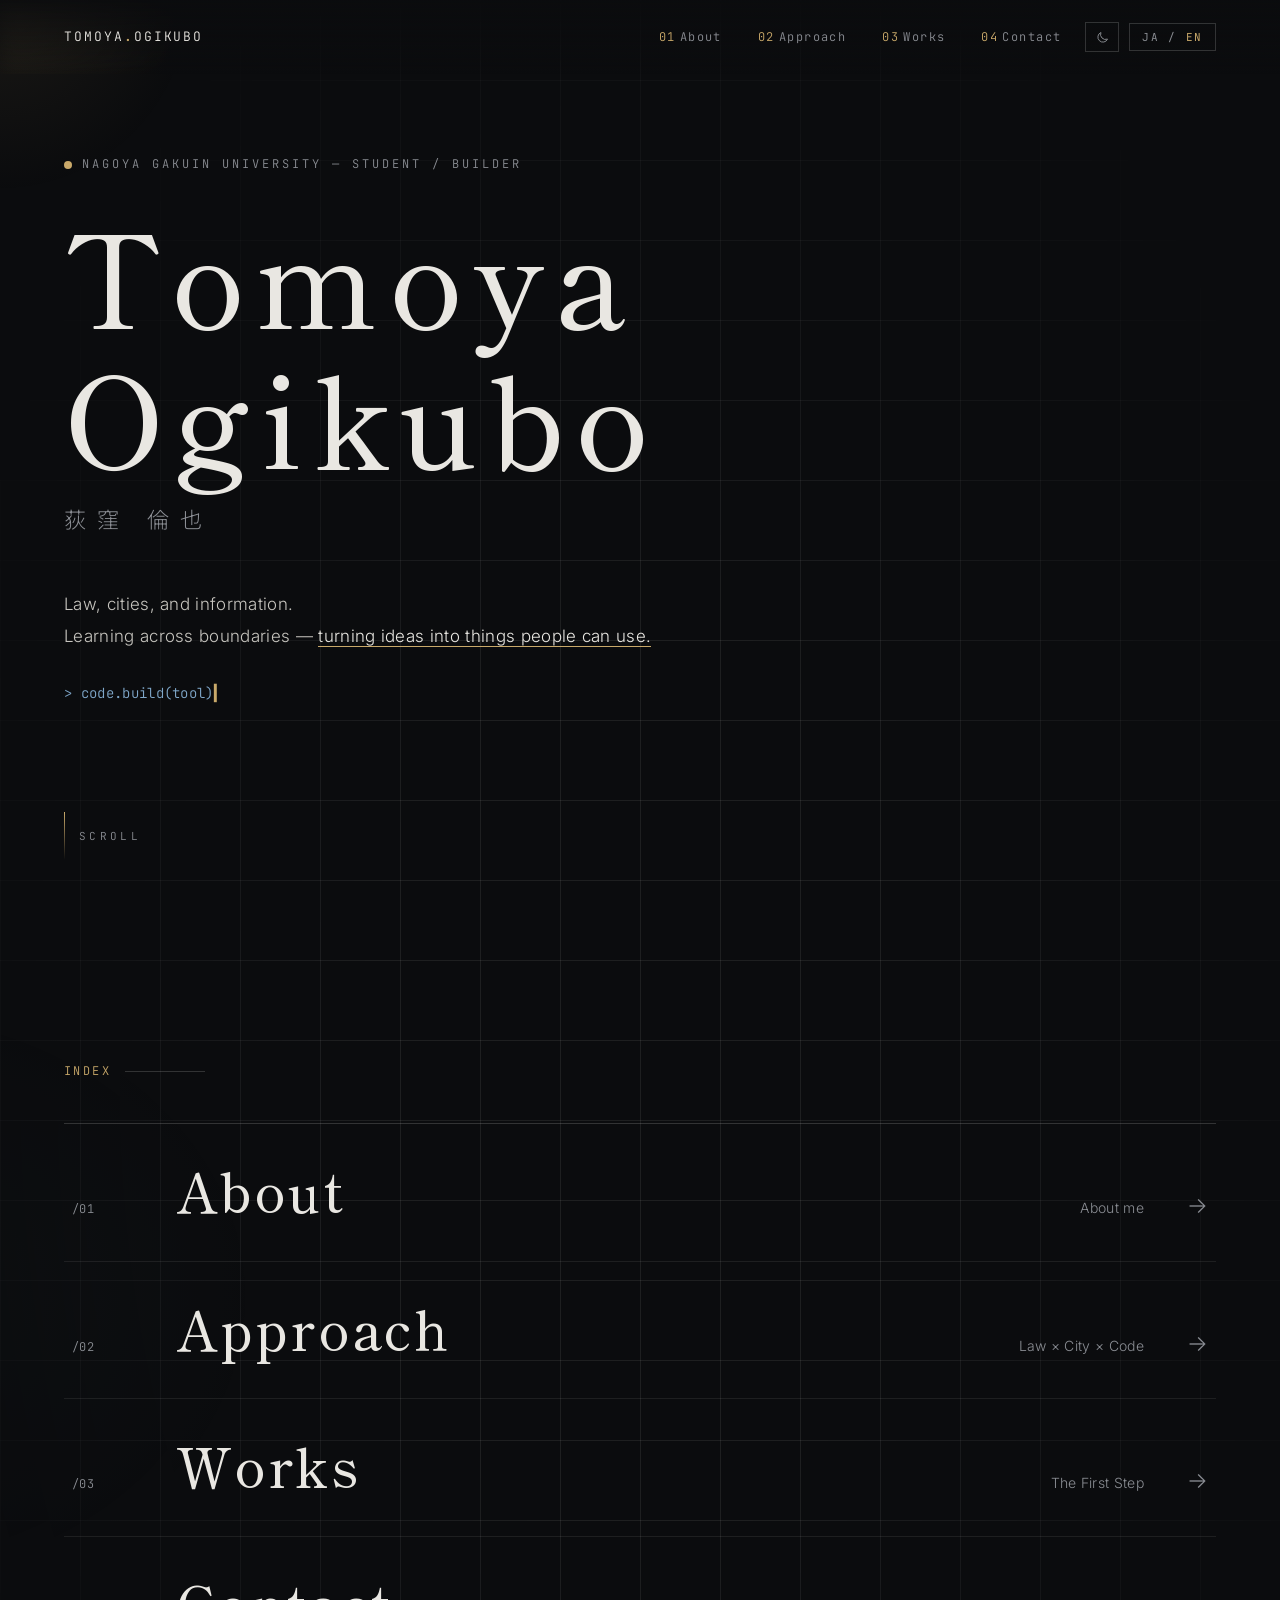
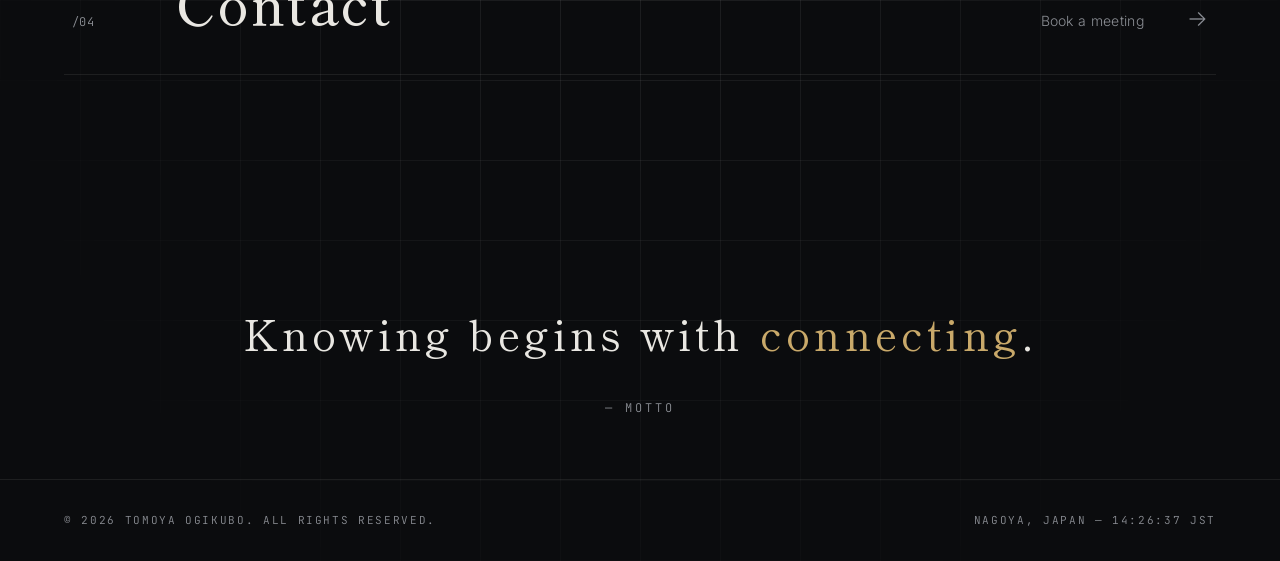
==== index.html @ efe2c5d8 "Copy updates for Google sign-in and contact form; mobile layout fixes Co-Authored-By: Claude Opus 5." ====
<!DOCTYPE html>
<html lang="ja">
<head>
<meta charset="UTF-8">
<meta name="viewport" content="width=device-width, initial-scale=1">
<title>Tomoya Ogikubo — 荻窪倫也</title>
<meta name="description" content="荻窪倫也（Tomoya Ogikubo）の自己紹介サイト。法・都市・情報の視点を行き来しながら、考えたことを使えるかたちにする。">
<meta property="og:title" content="Tomoya Ogikubo — 荻窪倫也">
<meta property="og:description" content="荻窪倫也（Tomoya Ogikubo）の自己紹介サイト。法・都市・情報の視点を行き来しながら、考えたことを使えるかたちにする。">
<meta property="og:type" content="website">
<meta property="og:url" content="https://tomoya-univ.github.io/">
<meta property="og:site_name" content="Tomoya Ogikubo">
<meta property="og:image" content="https://tomoya-univ.github.io/og.png?v=3">
<meta property="og:image:width" content="1200">
<meta property="og:image:height" content="630">
<meta property="og:image:alt" content="考えたことを、使えるかたちにする。— 法 × 都市 × 情報">
<meta name="twitter:card" content="summary_large_image">
<meta name="theme-color" content="#0b0c0e">
<link rel="icon" type="image/svg+xml" href="favicon.svg">
<link rel="icon" href="data:image/svg+xml,%3Csvg xmlns='http://www.w3.org/2000/svg' viewBox='0 0 64 64'%3E%3Crect width='64' height='64' rx='14' fill='%230b0c0e'/%3E%3Crect x='3' y='3' width='58' height='58' rx='11' fill='none' stroke='%23c9a96a' stroke-opacity='.35' stroke-width='1.5'/%3E%3Ctext x='32' y='43' text-anchor='middle' font-family='Georgia,serif' font-size='28' fill='%23e9e7e2' letter-spacing='1'%3ET%3Ctspan fill='%23c9a96a'%3E.%3C/tspan%3EO%3C/text%3E%3C/svg%3E">
<link rel="apple-touch-icon" href="apple-touch-icon.png">
<link rel="preconnect" href="https://fonts.googleapis.com">
<link rel="preconnect" href="https://fonts.gstatic.com" crossorigin>
<link href="https://fonts.googleapis.com/css2?family=Shippori+Mincho:wght@500;700&family=Noto+Sans+JP:wght@300;400;500&family=JetBrains+Mono:wght@400;500&family=Inter:wght@300;400;600&display=swap" rel="stylesheet">
<link rel="stylesheet" href="style.css?v=8">
<script>try{document.documentElement.dataset.theme=localStorage.getItem("theme")||"dark"}catch(e){}</script>
</head>
<body data-title-ja="Tomoya Ogikubo — 荻窪倫也" data-title-en="Tomoya Ogikubo — Portfolio">
<div class="bg"></div>
<div id="cursor"></div>

<nav>
  <a href="index.html" class="logo">TOMOYA<b>.</b>OGIKUBO</a>
  <ul>
    <li><a href="about.html"><span>01</span>About</a></li>
    <li><a href="approach.html"><span>02</span>Approach</a></li>
    <li><a href="works.html"><span>03</span>Works</a></li>
    <li><a href="contact.html"><span>04</span>Contact</a></li>
  </ul>
<div class="ctrl">
  <button class="theme" id="theme" aria-label="Toggle theme"><svg class="moon" viewBox="0 0 24 24" fill="none" stroke="currentColor" stroke-width="1.5"><path d="M20 14.5A8 8 0 0 1 9.5 4a8 8 0 1 0 10.5 10.5z"/></svg><svg class="sun" viewBox="0 0 24 24" fill="none" stroke="currentColor" stroke-width="1.5"><circle cx="12" cy="12" r="4"/><path d="M12 2v2M12 20v2M2 12h2M20 12h2M4.9 4.9l1.4 1.4M17.7 17.7l1.4 1.4M4.9 19.1l1.4-1.4M17.7 6.3l1.4-1.4"/></svg></button>
  <button class="lang" id="lang" aria-label="Switch language"><b data-l="ja">JA</b> / <b data-l="en">EN</b></button>
  <button class="menu-btn" id="menu" aria-label="Menu"><i></i><i></i></button>
  </div>
</nav>
<div class="drawer">
  <a href="index.html"><span>00</span>Home</a>
  <a href="about.html"><span>01</span>About</a>
  <a href="approach.html"><span>02</span>Approach</a>
  <a href="works.html"><span>03</span>Works</a>
  <a href="contact.html"><span>04</span>Contact</a>
</div>

<!-- HERO -->
<section class="hero" id="top">
  <div class="kicker rv"><i></i>NAGOYA GAKUIN UNIVERSITY — STUDENT / BUILDER</div>
  <h1 class="rv"><span data-en="Tomoya Ogikubo">荻窪 倫也</span><span class="en" data-en="荻窪 倫也">TOMOYA OGIKUBO</span></h1>
  <p class="lead rv" data-en="Law, cities, and information.<br>Learning across boundaries — <em>turning ideas into things people can use.</em>">法・都市・情報。<br>領域の境界を越えて学び、<em>考えたことを、使えるかたちにする。</em></p>
  <div class="typed rv" id="typed"></div>
  <div class="scroll">SCROLL</div>
</section>

<!-- INDEX -->
<section>
  <div class="label rv">INDEX</div>
  <div class="index">
    <a class="rv" href="about.html">
      <div class="no">/01</div><h3>About</h3><p data-en="About me">私について</p><div class="arr">→</div>
    </a>
    <a class="rv" href="approach.html">
      <div class="no">/02</div><h3>Approach</h3><p data-en="Law × City × Code">法・都市・情報の3つの視点</p><div class="arr">→</div>
    </a>
    <a class="rv" href="works.html">
      <div class="no">/03</div><h3>Works</h3><p data-en="The First Step">はじめのいっぽ</p><div class="arr">→</div>
    </a>
    <a class="rv" href="contact.html">
      <div class="no">/04</div><h3>Contact</h3><p data-en="Book a meeting">面談・打合せの予約</p><div class="arr">→</div>
    </a>
  </div>
</section>

<!-- QUOTE -->
<section class="quote">
  <blockquote class="rv" data-en="Knowing begins with <em>connecting</em>.">知ることは、<em>つなぐ</em>ことから始まる。</blockquote>
  <cite class="rv">— MOTTO</cite>
</section>

<footer>
  <span>© 2026 TOMOYA OGIKUBO. ALL RIGHTS RESERVED.</span>
  <span>NAGOYA, JAPAN — <span id="clock"></span> JST</span>
</footer>
<script src="main.js?v=3"></script>
<!-- Cloudflare Web Analytics --><script defer src='https://static.cloudflareinsights.com/beacon.min.js' data-cf-beacon='{"token": "f81fd8d30ae948d6ae78dea09ddb84f5"}'></script><!-- End Cloudflare Web Analytics -->
</body>
</html>
---- style.css ----
:root{
    --bg:#0b0c0e; --bg2:#111317; --line:rgba(255,255,255,.08); --line2:rgba(255,255,255,.16);
    --tx:#e9e7e2; --tx2:#c7c5bf; --mut:#8b8e94; --nav:11,12,14; --acc:#c9a96a; --acc2:#7fa7c9;
    --serif:"Shippori Mincho",serif; --sans:"Inter","Noto Sans JP",sans-serif; --mono:"JetBrains Mono",monospace;
  }
  *{box-sizing:border-box;margin:0;padding:0}
  html{scroll-behavior:smooth}
  body{background:var(--bg);color:var(--tx);font-family:var(--sans);font-weight:300;line-height:1.9;letter-spacing:.02em;-webkit-font-smoothing:antialiased;overflow-x:hidden}
  a{color:inherit;text-decoration:none}
  ::selection{background:var(--acc);color:#000}

  /* background grid + glow */
  .bg{position:fixed;inset:0;z-index:-1;pointer-events:none;
    background:
      radial-gradient(60vw 40vw at 85% -10%, rgba(201,169,106,.10), transparent 60%),
      radial-gradient(50vw 40vw at -10% 60%, rgba(127,167,201,.07), transparent 60%),
      linear-gradient(var(--line) 1px, transparent 1px) 0 0/80px 80px,
      linear-gradient(90deg, var(--line) 1px, transparent 1px) 0 0/80px 80px;
    mask-image:radial-gradient(ellipse at center, #000 30%, transparent 85%);}
  #cursor{position:fixed;width:420px;height:420px;border-radius:50%;pointer-events:none;z-index:-1;
    background:radial-gradient(circle, rgba(201,169,106,.08), transparent 65%);transform:translate(-50%,-50%);transition:opacity .4s}

  /* nav */
  nav{position:fixed;top:0;left:0;right:0;z-index:50;display:flex;justify-content:space-between;align-items:center;
    padding:22px clamp(20px,5vw,64px);backdrop-filter:blur(10px);background:linear-gradient(rgba(var(--nav),.85),rgba(var(--nav),0));}
  .logo{font-family:var(--mono);font-size:13px;letter-spacing:.15em}
  .logo b{color:var(--acc);font-weight:500}
  nav ul{display:flex;gap:clamp(14px,3vw,36px);list-style:none;font-family:var(--mono);font-size:12px;letter-spacing:.12em;color:var(--mut)}
  nav ul a{transition:color .3s}
  nav ul a:hover{color:var(--tx)}
  nav ul a span{color:var(--acc);margin-right:4px}

  section{padding:clamp(90px,14vw,160px) clamp(20px,5vw,64px);max-width:1280px;margin:0 auto;position:relative}
  .label{font-family:var(--mono);font-size:12px;letter-spacing:.2em;color:var(--acc);display:flex;align-items:center;gap:14px;margin-bottom:40px}
  .label::after{content:"";height:1px;width:80px;background:var(--line2)}
  h2{font-family:var(--serif);font-weight:500;font-size:clamp(28px,4vw,46px);line-height:1.5;letter-spacing:.06em;margin-bottom:28px}

  /* hero */
  .hero{min-height:100vh;display:flex;flex-direction:column;justify-content:center;padding-top:120px}
  .hero .kicker{font-family:var(--mono);font-size:12px;letter-spacing:.25em;color:var(--mut);margin-bottom:28px}
  .hero .kicker i{display:inline-block;width:8px;height:8px;border-radius:50%;background:var(--acc);margin-right:10px;animation:pulse 2.4s infinite;vertical-align:middle}
  @keyframes pulse{0%,100%{opacity:1}50%{opacity:.25}}
  .hero h1{font-family:var(--serif);font-weight:500;font-size:clamp(52px,10vw,132px);line-height:1.1;letter-spacing:.08em}
  .hero h1 .en{display:block;font-family:var(--sans);font-weight:300;font-size:clamp(16px,2vw,22px);letter-spacing:.5em;color:var(--mut);margin-top:22px}
  .hero .lead{margin-top:56px;max-width:640px;font-size:clamp(15px,1.4vw,17px);color:var(--tx2)}
  .hero .lead em{font-style:normal;color:var(--tx);border-bottom:1px solid var(--acc)}
  .typed{font-family:var(--mono);color:var(--acc2);font-size:14px;margin-top:28px;min-height:1.6em}
  .typed::after{content:"▍";animation:pulse 1s infinite;color:var(--acc)}
  .scroll{position:absolute;bottom:40px;left:clamp(20px,5vw,64px);font-family:var(--mono);font-size:11px;letter-spacing:.3em;color:var(--mut);display:flex;align-items:center;gap:14px}
  .scroll::before{content:"";width:1px;height:48px;background:linear-gradient(var(--acc),transparent);animation:drop 2s infinite}
  @keyframes drop{0%{transform:scaleY(0);transform-origin:top}50%{transform:scaleY(1);transform-origin:top}51%{transform-origin:bottom}100%{transform:scaleY(0);transform-origin:bottom}}

  /* about */
  .about{display:grid;grid-template-columns:1.1fr 1fr;gap:clamp(40px,7vw,100px);align-items:start}
  .about p{color:var(--tx2);margin-bottom:1.4em}
  .facts{border-top:1px solid var(--line2)}
  .facts div{display:grid;grid-template-columns:120px 1fr;padding:18px 0;border-bottom:1px solid var(--line);font-size:14px}
  .facts dt{font-family:var(--mono);font-size:11px;letter-spacing:.18em;color:var(--mut);padding-top:3px}

  /* fields */
  .fields{display:grid;grid-template-columns:repeat(3,1fr);border-top:1px solid var(--line2);border-left:1px solid var(--line)}
  .field{padding:36px 28px 40px;border-right:1px solid var(--line);border-bottom:1px solid var(--line);position:relative;overflow:hidden;transition:background .5s}
  .field::before{content:"";position:absolute;left:0;top:0;height:2px;width:0;background:var(--acc);transition:width .6s cubic-bezier(.2,.8,.2,1)}
  .field:hover{background:var(--bg2)}
  .field:hover::before{width:100%}
  .field .no{font-family:var(--mono);font-size:11px;color:var(--mut);letter-spacing:.2em}
  .field h3{font-family:var(--serif);font-weight:500;font-size:26px;letter-spacing:.1em;margin:26px 0 4px}
  .field .en{font-family:var(--mono);font-size:11px;letter-spacing:.2em;color:var(--acc)}
  .field p{font-size:13.5px;color:var(--mut);margin-top:18px;line-height:1.9}
  .field svg{position:absolute;right:20px;top:28px;opacity:.35;transition:opacity .5s,transform .8s}
  .field:hover svg{opacity:.9;transform:rotate(45deg)}

  /* works */
  .works{border-top:1px solid var(--line2)}
  .work{display:grid;grid-template-columns:80px 1.2fr 1.6fr 40px;gap:24px;align-items:center;padding:34px 8px;border-bottom:1px solid var(--line);transition:padding .4s,background .4s;position:relative}
  .work:hover{background:linear-gradient(90deg,rgba(201,169,106,.06),transparent);padding-left:22px}
  .work .no{font-family:var(--mono);font-size:12px;color:var(--mut)}
  .work h3{font-family:var(--serif);font-weight:500;font-size:clamp(20px,2.2vw,26px);letter-spacing:.06em}
  .work h3 small{display:block;font-family:var(--mono);font-size:11px;letter-spacing:.15em;color:var(--acc);margin-top:6px;font-weight:400}
  .work p{font-size:14px;color:var(--mut)}
  .tags{display:flex;flex-wrap:wrap;gap:8px;margin-top:12px}
  .tags span{font-family:var(--mono);font-size:10.5px;letter-spacing:.08em;padding:3px 10px;border:1px solid var(--line2);border-radius:20px;color:var(--tx2)}
  .work .arr{font-size:22px;color:var(--mut);transition:transform .4s,color .4s;text-align:right}
  .work:hover .arr{transform:translateX(6px) rotate(-45deg);color:var(--acc)}
  .work.featured h3{color:var(--tx)}
  .badge{display:inline-block;font-family:var(--mono);font-size:10px;letter-spacing:.15em;background:var(--acc);color:#000;padding:2px 8px;margin-left:10px;vertical-align:middle;font-weight:500}

  /* lang */
  .lang{white-space:nowrap;background:none;border:1px solid var(--line2);color:var(--mut);font-family:var(--mono);font-size:11px;letter-spacing:.15em;padding:6px 12px;cursor:pointer;transition:border-color .3s}
  .lang:hover{border-color:var(--acc)}
  .lang b{font-weight:400;transition:color .3s}
  .lang b.on{color:var(--acc)}
  nav{gap:24px}
  nav ul{margin-left:auto}

  /* cross */
  .cross{display:grid;grid-template-columns:repeat(3,1fr);gap:1px;background:var(--line);border:1px solid var(--line);margin-top:48px}
  .cross div{background:var(--bg);padding:28px 26px}
  .cross .eq{font-family:var(--mono);font-size:11px;letter-spacing:.2em;color:var(--acc2)}
  .cross b{display:block;font-family:var(--serif);font-weight:500;font-size:19px;letter-spacing:.06em;margin:10px 0 8px}
  .cross p{font-size:13.5px;color:var(--mut)}

  /* philosophy */
  .quote{text-align:center;padding-top:60px;padding-bottom:60px}
  .quote blockquote{font-family:var(--serif);font-size:clamp(24px,3.6vw,42px);line-height:1.8;letter-spacing:.1em}
  .quote blockquote em{font-style:normal;color:var(--acc)}
  .quote cite{display:block;margin-top:26px;font-family:var(--mono);font-size:12px;letter-spacing:.25em;color:var(--mut);font-style:normal}

  /* contact */
  .contact h2{font-size:clamp(40px,7vw,96px);letter-spacing:.04em;line-height:1.2}
  .contact h2 span{color:var(--acc)}
  .cgrid{display:grid;grid-template-columns:repeat(2,1fr);gap:1px;background:var(--line);border:1px solid var(--line);margin-top:56px}
  .cbox{background:var(--bg);padding:34px 28px;display:flex;flex-direction:column;gap:12px;transition:background .4s;cursor:pointer;position:relative}
  .cbox:hover{background:var(--bg2)}
  .cbox .k{font-family:var(--mono);font-size:11px;letter-spacing:.2em;color:var(--mut)}
  .cbox .v{font-size:16px;word-break:break-all}
  .cbox .go{font-family:var(--mono);font-size:12px;color:var(--acc);margin-top:auto}

  footer{border-top:1px solid var(--line);padding:30px clamp(20px,5vw,64px);display:flex;justify-content:space-between;font-family:var(--mono);font-size:11px;letter-spacing:.15em;color:var(--mut);max-width:1280px;margin:0 auto;flex-wrap:wrap;gap:12px}

  /* reveal */
  .rv{opacity:0;transform:translateY(30px);transition:opacity 1s cubic-bezier(.2,.8,.2,1),transform 1s cubic-bezier(.2,.8,.2,1)}
  .rv.in{opacity:1;transform:none}

  @media (max-width:900px){
    .about{grid-template-columns:1fr}
    .fields{grid-template-columns:1fr 1fr}
    .work{grid-template-columns:44px 1fr 30px}
    .work p,.work .desc{grid-column:2/3}
    .cgrid,.cross{grid-template-columns:1fr}
    nav ul{display:none} .lang{margin-left:auto}
  }
  @media (max-width:520px){ .fields{grid-template-columns:1fr} }
  @media (prefers-reduced-motion:reduce){ *{animation:none!important;transition:none!important} .rv{opacity:1;transform:none} }

  /* ===== multi-page additions ===== */
  nav ul a.active{color:var(--tx)}
  nav ul a.active span{color:var(--acc)}
  .menu-btn{display:none;background:none;border:1px solid var(--line2);width:38px;height:32px;cursor:pointer;position:relative}
  .menu-btn i{position:absolute;left:10px;right:10px;height:1px;background:var(--tx);transition:.3s}
  .menu-btn i:nth-child(1){top:11px}.menu-btn i:nth-child(2){top:19px}
  body.open .menu-btn i:nth-child(1){top:15px;transform:rotate(45deg)}
  body.open .menu-btn i:nth-child(2){top:15px;transform:rotate(-45deg)}
  .drawer{position:fixed;inset:0;z-index:40;background:var(--bg);display:flex;flex-direction:column;justify-content:center;padding:0 32px;gap:8px;opacity:0;pointer-events:none;transition:opacity .4s}
  body.open .drawer{opacity:1;pointer-events:auto}
  .drawer a{font-family:var(--serif);font-size:34px;letter-spacing:.06em;padding:10px 0;border-bottom:1px solid var(--line)}
  .drawer a span{font-family:var(--mono);font-size:12px;color:var(--acc);margin-right:14px;vertical-align:middle}

  .phead{padding-top:clamp(150px,20vw,220px);padding-bottom:0}
  .crumb{font-family:var(--mono);font-size:11px;letter-spacing:.25em;color:var(--mut);margin-bottom:24px}
  .crumb a:hover{color:var(--tx)}
  .crumb b{color:var(--acc);font-weight:400}
  .phead h1{font-family:var(--serif);font-weight:500;font-size:clamp(56px,10vw,120px);line-height:1.05;letter-spacing:.04em}
  .phead h1 small{display:block;font-family:var(--sans);font-weight:300;font-size:clamp(14px,1.6vw,18px);letter-spacing:.4em;color:var(--mut);margin-top:18px}
  .phead + section{padding-top:clamp(60px,8vw,100px)}

  .index{border-top:1px solid var(--line2)}
  .index a{display:grid;grid-template-columns:80px 1fr auto 40px;gap:24px;align-items:baseline;padding:34px 8px;border-bottom:1px solid var(--line);transition:padding .4s,background .4s}
  .index a:hover{background:linear-gradient(90deg,rgba(201,169,106,.06),transparent);padding-left:22px}
  .index .no{font-family:var(--mono);font-size:12px;color:var(--mut)}
  .index h3{font-family:var(--serif);font-weight:500;font-size:clamp(30px,4.4vw,54px);letter-spacing:.04em;line-height:1.2}
  .index p{font-size:14px;color:var(--mut);text-align:right}
  .index .arr{font-size:22px;color:var(--mut);transition:transform .4s,color .4s;text-align:right}
  .index a:hover .arr{transform:translateX(6px) rotate(-45deg);color:var(--acc)}

  .next{display:flex;justify-content:space-between;align-items:center;border-top:1px solid var(--line2);padding:48px 8px;margin-top:20px;transition:padding .4s}
  .next:hover{padding-left:22px}
  .next .k{font-family:var(--mono);font-size:11px;letter-spacing:.25em;color:var(--mut)}
  .next b{display:block;font-family:var(--serif);font-weight:500;font-size:clamp(32px,5vw,60px);letter-spacing:.04em;margin-top:6px}
  .next .arr{font-size:36px;color:var(--acc);transition:transform .4s}
  .next:hover .arr{transform:translateX(10px)}
  .next-wrap{padding-top:0}

  @media (max-width:900px){
    .menu-btn{display:block}
    .index a{grid-template-columns:44px 1fr 30px}
    .index p{display:none}
  }

  /* ===== light theme ===== */
  html[data-theme="light"]{
    --bg:#f5f3ee; --bg2:#ece9e2; --line:rgba(0,0,0,.07); --line2:rgba(0,0,0,.16);
    --tx:#17181b; --tx2:#3a3c41; --mut:#6d7076; --acc:#9a7536; --acc2:#3e6990; --nav:245,243,238;
  }
  html[data-theme="light"] .badge{color:#fff}
  html[data-theme="light"] #cursor{background:radial-gradient(circle, rgba(154,117,54,.10), transparent 65%)}
  html[data-theme="light"] .field svg, html[data-theme="light"] .field svg *{stroke:var(--acc)}
  body,nav,.drawer,.field,.stat,.cbox,.cross div{transition:background-color .5s,color .5s,opacity .4s}

  /* ===== controls ===== */
  .ctrl{display:flex;gap:10px;align-items:center}
  .theme{background:none;border:1px solid var(--line2);color:var(--mut);width:34px;height:30px;cursor:pointer;display:grid;place-items:center;transition:border-color .3s,color .3s}
  .theme:hover{border-color:var(--acc);color:var(--acc)}
  .theme svg{width:15px;height:15px}
  .theme .sun{display:none}
  html[data-theme="light"] .theme .sun{display:block}
  html[data-theme="light"] .theme .moon{display:none}

  /* ===== page transitions ===== */
  body{animation:pagein .7s cubic-bezier(.2,.8,.2,1) both}
  @keyframes pagein{from{opacity:0;transform:translateY(8px)}to{opacity:1;transform:none}}
  body.leaving{opacity:0;transform:translateY(-6px);transition:opacity .35s,transform .35s}
  .progress{position:fixed;top:0;left:0;height:2px;background:var(--acc);z-index:60;width:0;transition:width .1s linear}

  /* ===== polish ===== */
  :focus-visible{outline:1px solid var(--acc);outline-offset:4px}
  @media (max-width:900px){ .ctrl{margin-left:auto} .lang{margin-left:0} }
  @media (max-width:520px){ .hero h1{font-size:clamp(46px,14vw,64px)} .phead h1{font-size:clamp(48px,15vw,72px)} .scroll{display:none} }

  /* ===== booking v2 ===== */
  .steps{list-style:none;display:flex;gap:0;margin-bottom:28px;border-top:1px solid var(--line2)}
  .steps li{flex:1;padding:14px 0 0;font-family:var(--mono);font-size:11px;letter-spacing:.18em;color:var(--mut);position:relative;transition:color .4s}
  .steps li::before{content:"";position:absolute;top:-1px;left:0;height:1px;width:0;background:var(--acc);transition:width .6s cubic-bezier(.2,.8,.2,1)}
  .steps li.on{color:var(--tx)} .steps li.on::before{width:100%}
  .steps li span{color:var(--acc);margin-right:8px}
  .steps li b{font-weight:400;font-family:var(--sans);letter-spacing:.1em}
  .bk{margin-top:24px;border:1px solid var(--line2);background:var(--bg);padding:clamp(20px,3vw,36px)}
  .bk.off{opacity:.35;pointer-events:none}
  .bk-head{display:flex;justify-content:space-between;align-items:flex-end;margin-bottom:18px}
  .bk-head.sub{margin-top:36px;padding-top:28px;border-top:1px solid var(--line)}
  .bk-head .k{display:block;font-family:var(--mono);font-size:10.5px;letter-spacing:.22em;color:var(--mut)}
  .bk-head b{font-family:var(--serif);font-weight:500;font-size:22px;letter-spacing:.06em}
  .bk-head .tz{font-family:var(--mono);font-size:10.5px;letter-spacing:.15em;color:var(--mut)}
  .nav2{display:flex;gap:8px}
  .arrow{width:40px;height:36px;background:none;border:1px solid var(--line2);color:var(--tx);cursor:pointer;font-size:15px;transition:border-color .3s,color .3s}
  .arrow:hover:not(:disabled){border-color:var(--acc);color:var(--acc)}
  .arrow:disabled{opacity:.3;cursor:default}
  .days{display:grid;grid-template-columns:repeat(7,1fr);gap:8px}
  .day{background:none;border:1px solid var(--line);color:var(--tx);padding:14px 4px 12px;cursor:pointer;display:flex;flex-direction:column;align-items:center;gap:2px;transition:border-color .3s,background .3s}
  .day small{font-family:var(--mono);font-size:10.5px;letter-spacing:.12em;color:var(--mut)}
  .day b{font-family:var(--serif);font-weight:500;font-size:26px;line-height:1.2}
  .day i{font-style:normal;font-family:var(--mono);font-size:10px;color:var(--acc);letter-spacing:.08em}
  .day:hover:not(:disabled){border-color:var(--acc)}
  .day.on{background:var(--acc);border-color:var(--acc);color:var(--bg)}
  .day.on small,.day.on i{color:var(--bg)}
  .day:disabled{opacity:.28;cursor:default}
  .skel{height:92px;border:1px solid var(--line);background:linear-gradient(90deg,transparent,var(--line),transparent);background-size:200% 100%;animation:sk 1.2s infinite}
  @keyframes sk{from{background-position:200% 0}to{background-position:-200% 0}}
  .slots{display:grid;grid-template-columns:repeat(auto-fill,minmax(150px,1fr));gap:10px}
  .slot{background:none;border:1px solid var(--line2);color:var(--tx);padding:14px 10px;font-family:var(--mono);font-size:15px;letter-spacing:.06em;cursor:pointer;transition:all .3s}
  .slot span{color:var(--mut);font-size:12px}
  .slot:hover{border-color:var(--acc);color:var(--acc)}
  .slot.on{background:var(--acc);color:var(--bg);border-color:var(--acc)}
  .empty{color:var(--mut);font-size:14px}
  .form{display:grid;gap:18px;max-width:720px}
  .form .sel{border-bottom:1px solid var(--line);padding-bottom:18px;margin-bottom:6px}
  .form .sel .k{display:block;font-family:var(--mono);font-size:10.5px;letter-spacing:.22em;color:var(--mut)}
  .form .sel b{display:block;font-family:var(--serif);font-weight:500;font-size:clamp(17px,2vw,21px);letter-spacing:.04em;margin:6px 0}
  .form label{display:grid;gap:8px;font-size:13px;color:var(--tx2)}
  .form label em{color:var(--acc);font-style:normal;margin-left:4px}
  .form label > span{display:inline}
  .form input,.form textarea{background:transparent;border:0;border-bottom:1px solid var(--line2);color:var(--tx);font:inherit;font-size:16px;padding:10px 2px;outline:none;transition:border-color .3s;resize:vertical}
  .form input:focus,.form textarea:focus{border-color:var(--acc)}
  .form .hp{position:absolute;left:-9999px;width:1px;height:1px;overflow:hidden}
  .gid{display:grid;gap:10px;font-size:13px;color:var(--tx2);padding:4px 0 6px}
  .gid em{color:var(--acc);font-style:normal;margin-left:4px}
  .gid small{font-size:11.5px;color:var(--mut)}
  .gbtn{min-height:44px}
  .gwho{display:flex;align-items:center;gap:12px;flex-wrap:wrap;border:1px solid var(--line2);padding:12px 14px}
  .gwho .gok{color:var(--acc);font-family:var(--mono)}
  .gwho b{font-weight:400;color:var(--tx);font-size:15px;word-break:break-all}
  .gwho button{margin-left:auto;background:none;border:0;color:var(--acc);font:inherit;font-size:12px;cursor:pointer;border-bottom:1px solid currentColor;padding:0}
  .terms{list-style:none;font-size:12px;color:var(--mut);display:grid;gap:4px;padding-top:6px}
  .terms li::before{content:"— ";color:var(--acc)}
  .err{color:#e07a6a;font-size:13px}
  .submit{justify-self:start;background:var(--acc);color:var(--bg);border:0;padding:16px 30px;font-family:var(--sans);font-size:14px;letter-spacing:.12em;cursor:pointer;transition:opacity .3s,transform .3s}
  .submit:hover{transform:translateX(4px)}
  .submit.busy{opacity:.5;pointer-events:none}
  .link{background:none;border:0;color:var(--acc);font:inherit;font-size:13px;cursor:pointer;border-bottom:1px solid currentColor;padding:0}
  .done{text-align:center;padding:clamp(40px,6vw,72px) 24px}
  .done .check{width:64px;height:64px;margin:0 auto 22px;border:1px solid var(--acc);border-radius:50%;display:grid;place-items:center;color:var(--acc);font-size:26px}
  .done h3{font-family:var(--serif);font-weight:500;font-size:clamp(24px,3vw,32px);letter-spacing:.06em;margin-bottom:10px}
  .done p{color:var(--tx2);margin-bottom:6px}
  .done .mut{color:var(--mut);font-size:13px;margin-bottom:24px}
  @media (max-width:700px){
    .days{grid-template-columns:repeat(7,1fr);gap:4px}
    .day{padding:10px 0}
    .day b{font-size:19px}
    .day i{font-size:8.5px}
    .slots{grid-template-columns:1fr 1fr}
    .steps li b{display:none}
  }
  [hidden]{display:none!important}
  .rtabs{display:grid;grid-template-columns:repeat(3,1fr);gap:1px;background:var(--line);border:1px solid var(--line)}
  .rtab{background:var(--bg);border:0;color:var(--mut);text-align:left;padding:22px 26px;cursor:pointer;font-family:var(--sans);position:relative;transition:background .3s,color .3s}
  .rtab::after{content:"";position:absolute;left:0;bottom:0;height:2px;width:0;background:var(--acc);transition:width .5s cubic-bezier(.2,.8,.2,1)}
  .rtab:hover{background:var(--bg2);color:var(--tx)}
  .rtab.on{color:var(--tx);background:var(--bg2)}
  .rtab.on::after{width:100%}
  .rtab .no{font-family:var(--mono);font-size:11px;letter-spacing:.2em;color:var(--acc)}
  .rtab b{display:block;font-family:var(--serif);font-weight:500;font-size:20px;letter-spacing:.06em;margin:8px 0 4px}
  .rtab small{font-family:var(--mono);font-size:10px;letter-spacing:.18em;color:var(--mut)}
  .rnote{margin-top:16px;font-size:13px;color:var(--mut)}
  .rnote a{color:var(--acc);border-bottom:1px solid currentColor}
  .form label{grid-template-columns:auto 1fr;column-gap:0;row-gap:8px;align-items:baseline}
  .form label input,.form label textarea{grid-column:1/-1}
  .form label em{justify-self:start}
  @media (max-width:700px){ .rtabs{grid-template-columns:1fr} .rtab{padding:16px 20px} .rtab b{font-size:18px;margin:4px 0 2px} }
  .form .mode{border:0;display:grid;grid-template-columns:auto 1fr 1fr;gap:10px;align-items:stretch}
  .form .mode legend{font-size:13px;color:var(--tx2);float:left;grid-column:1/-1;margin-bottom:-2px}
  .form .mode > em{display:none}
  .form .mode .opt{display:block;grid-column:auto;cursor:pointer}
  .form .mode .opt:first-of-type{grid-column:1/2}
  .form .mode{grid-template-columns:1fr 1fr}
  .form .mode .opt input{position:absolute;opacity:0;pointer-events:none}
  .form .mode .box{display:flex;flex-direction:column;gap:4px;border:1px solid var(--line2);padding:16px 18px;transition:border-color .3s,background .3s}
  .form .mode .box b{font-family:var(--serif);font-weight:500;font-size:18px;color:var(--tx);letter-spacing:.06em}
  .form .mode .box small{font-family:var(--mono);font-size:10px;letter-spacing:.18em;color:var(--mut)}
  .form .mode .opt:hover .box{border-color:var(--acc)}
  .form .mode .opt input:checked + .box{border-color:var(--acc);background:color-mix(in srgb,var(--acc) 12%,transparent)}
  .form .mode .opt input:checked + .box small{color:var(--acc)}
  .form .mode .opt input:focus-visible + .box{outline:1px solid var(--acc);outline-offset:3px}
  .durs{display:grid;grid-template-columns:repeat(6,1fr);gap:8px;margin-bottom:8px}
  .dur{background:none;border:1px solid var(--line2);color:var(--tx);padding:12px 4px;font-family:var(--serif);font-size:22px;cursor:pointer;transition:all .3s}
  .dur small{font-family:var(--sans);font-size:11px;color:var(--mut);margin-left:2px}
  .dur:hover{border-color:var(--acc)}
  .dur.on{background:var(--acc);border-color:var(--acc);color:var(--bg)}
  .dur.on small{color:var(--bg)}
  .dur-head{margin-bottom:12px}
  .slots{grid-template-columns:repeat(auto-fill,minmax(84px,1fr));gap:8px}
  .slot{padding:11px 4px;font-size:14px}
  .cf{min-height:65px}
  @media (max-width:700px){ .durs{grid-template-columns:repeat(3,1fr)} .slots{grid-template-columns:repeat(4,1fr)} }

/* privacy */
.policy{max-width:860px;margin:0 auto;padding:clamp(20px,4vw,48px) clamp(20px,5vw,64px) clamp(60px,8vw,100px);display:grid;gap:clamp(22px,3vw,34px)}
.pol{display:grid;grid-template-columns:56px 1fr;gap:18px;border-top:1px solid var(--line);padding-top:clamp(18px,2.5vw,26px)}
.pol .k{font-family:var(--mono);font-size:12px;letter-spacing:.2em;color:var(--acc);padding-top:6px}
.pol h2{font-family:var(--serif);font-weight:500;font-size:clamp(18px,2.2vw,22px);letter-spacing:.04em;margin-bottom:10px}
.pol p{color:var(--tx2);font-size:14.5px;line-height:1.95}
.pol-date{font-family:var(--mono);font-size:12px;color:var(--mut);letter-spacing:.08em;text-align:right}
.bk-privacy{font-size:12px;color:var(--mut)} .bk-privacy a{color:var(--acc)}

/* contact form */
.inq{margin-top:clamp(56px,7vw,88px);max-width:820px}
.inq-head .k{display:block;font-family:var(--mono);font-size:11px;letter-spacing:.25em;color:var(--acc)}
.inq-head h3{font-family:var(--serif);font-weight:500;font-size:clamp(24px,3vw,32px);letter-spacing:.06em;margin:10px 0 6px}
.inq-head p{color:var(--mut);font-size:14px}
.inq .form{max-width:none}
.form .mode.topics{grid-template-columns:repeat(4,1fr)}
@media(max-width:700px){.form .mode.topics{grid-template-columns:1fr 1fr}}

/* mobile tweaks */
@media(max-width:520px){.form .mode .box b{font-size:16px;white-space:nowrap;letter-spacing:.02em}}
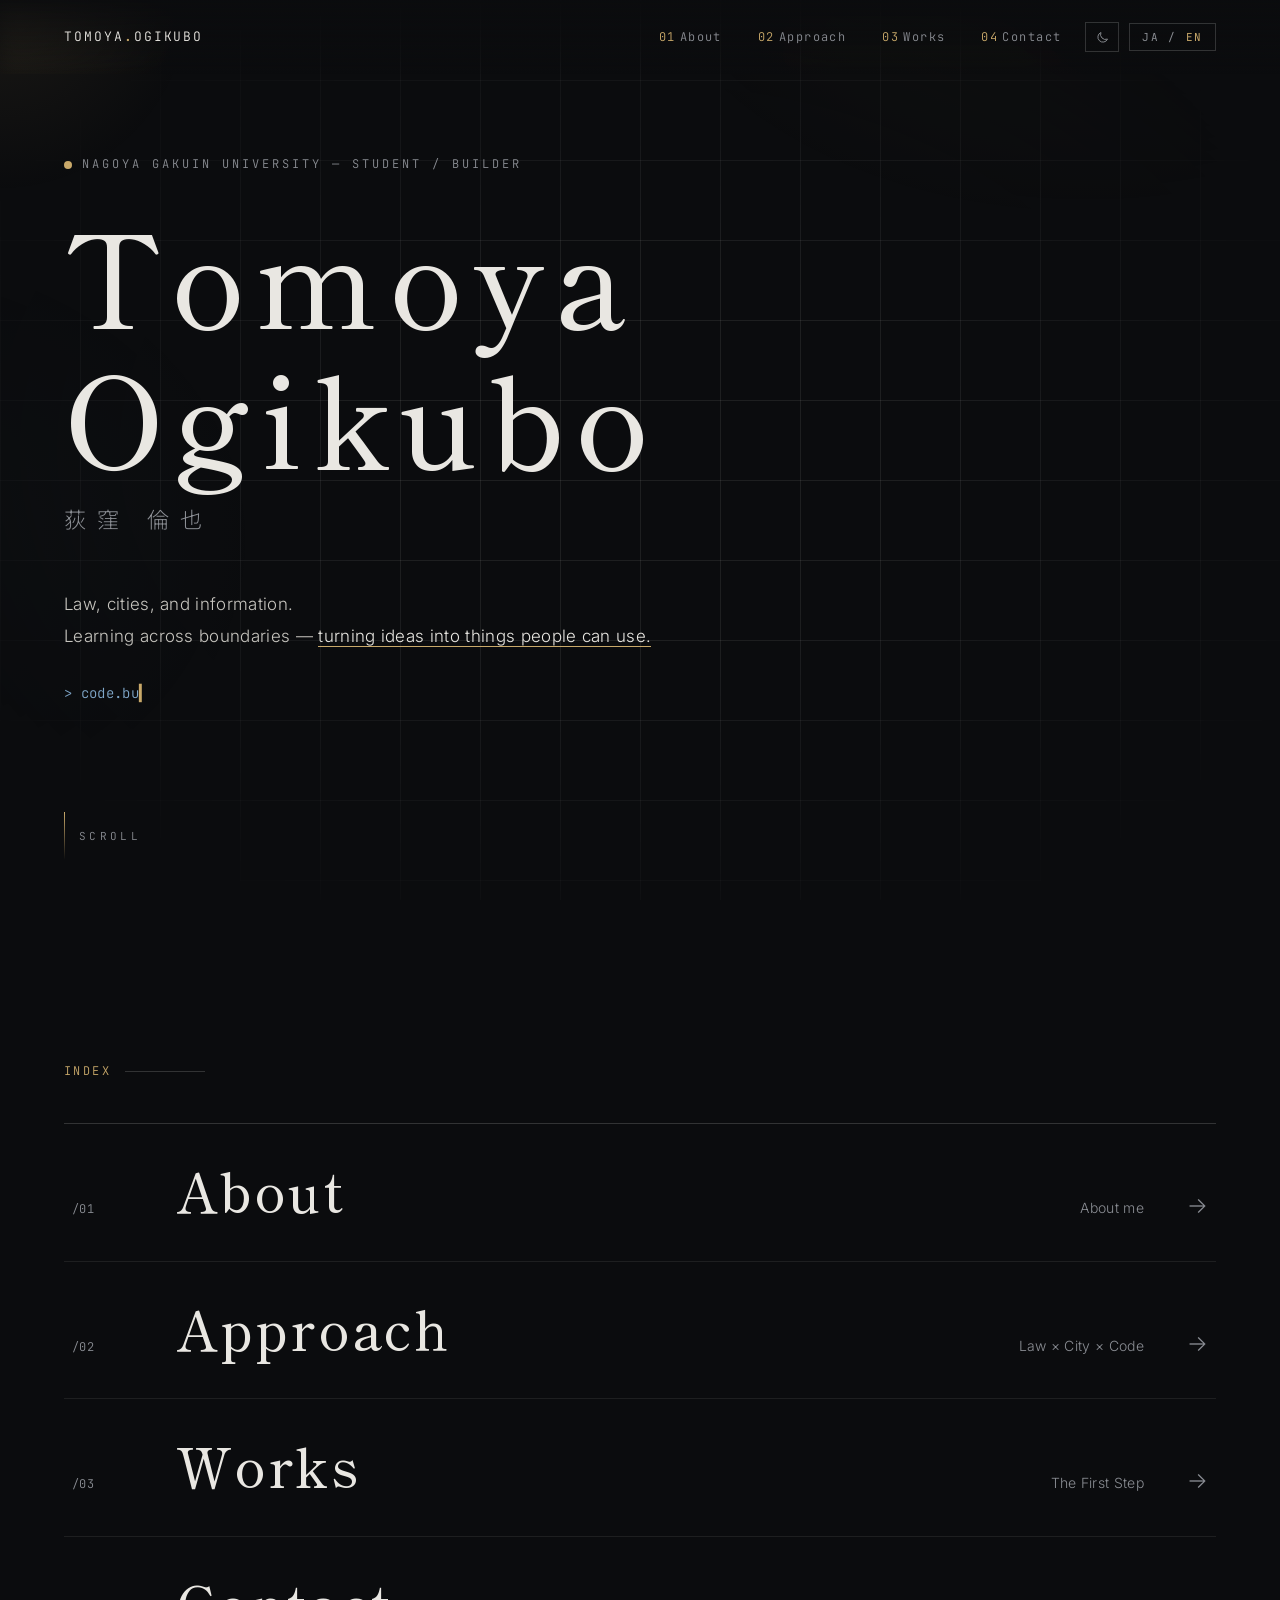
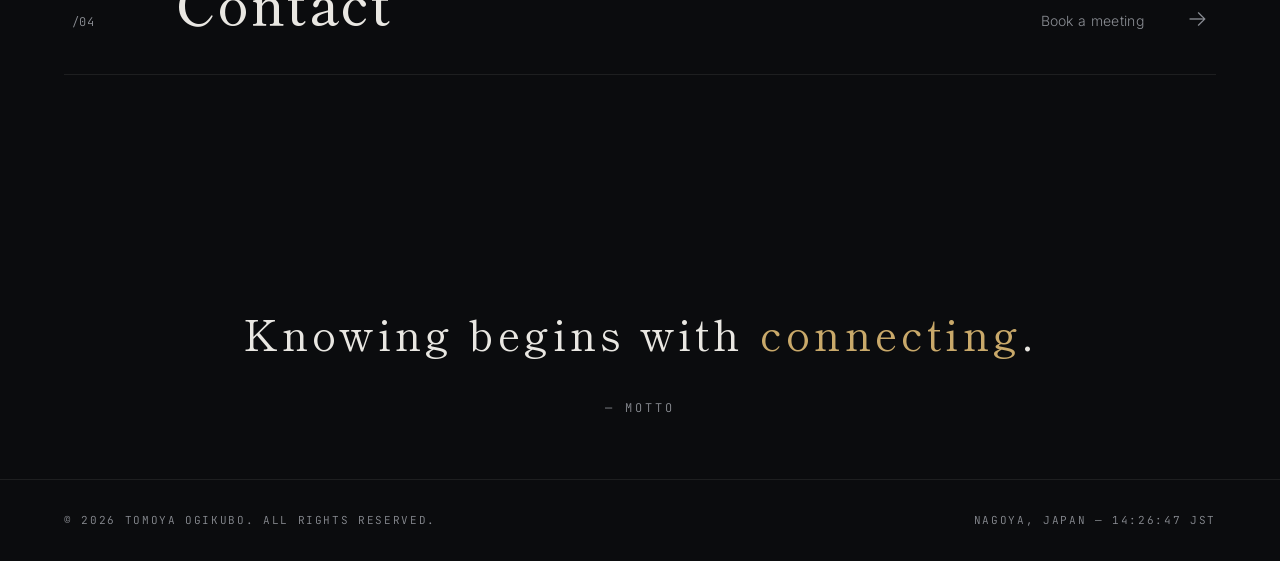
==== commit cd6d338b: "Fix mobile menu position: no transform on body during page transitions Co-Authored-By: Claude Opus 5" ====
--- a/index.html
+++ b/index.html
@@ -22,7 +22,7 @@
 <link rel="preconnect" href="https://fonts.googleapis.com">
 <link rel="preconnect" href="https://fonts.gstatic.com" crossorigin>
 <link href="https://fonts.googleapis.com/css2?family=Shippori+Mincho:wght@500;700&family=Noto+Sans+JP:wght@300;400;500&family=JetBrains+Mono:wght@400;500&family=Inter:wght@300;400;600&display=swap" rel="stylesheet">
-<link rel="stylesheet" href="style.css?v=8">
+<link rel="stylesheet" href="style.css?v=9">
 <script>try{document.documentElement.dataset.theme=localStorage.getItem("theme")||"dark"}catch(e){}</script>
 </head>
 <body data-title-ja="Tomoya Ogikubo — 荻窪倫也" data-title-en="Tomoya Ogikubo — Portfolio">
--- a/style.css
+++ b/style.css
@@ -198,8 +198,9 @@
 
   /* ===== page transitions ===== */
   body{animation:pagein .7s cubic-bezier(.2,.8,.2,1) both}
-  @keyframes pagein{from{opacity:0;transform:translateY(8px)}to{opacity:1;transform:none}}
-  body.leaving{opacity:0;transform:translateY(-6px);transition:opacity .35s,transform .35s}
+  /* body に transform を付けると position:fixed の基準がページ全体になり、スマホのメニューがずれるため、フェードのみ */
+  @keyframes pagein{from{opacity:0}to{opacity:1}}
+  body.leaving{opacity:0;transition:opacity .35s}
   .progress{position:fixed;top:0;left:0;height:2px;background:var(--acc);z-index:60;width:0;transition:width .1s linear}
 
   /* ===== polish ===== */
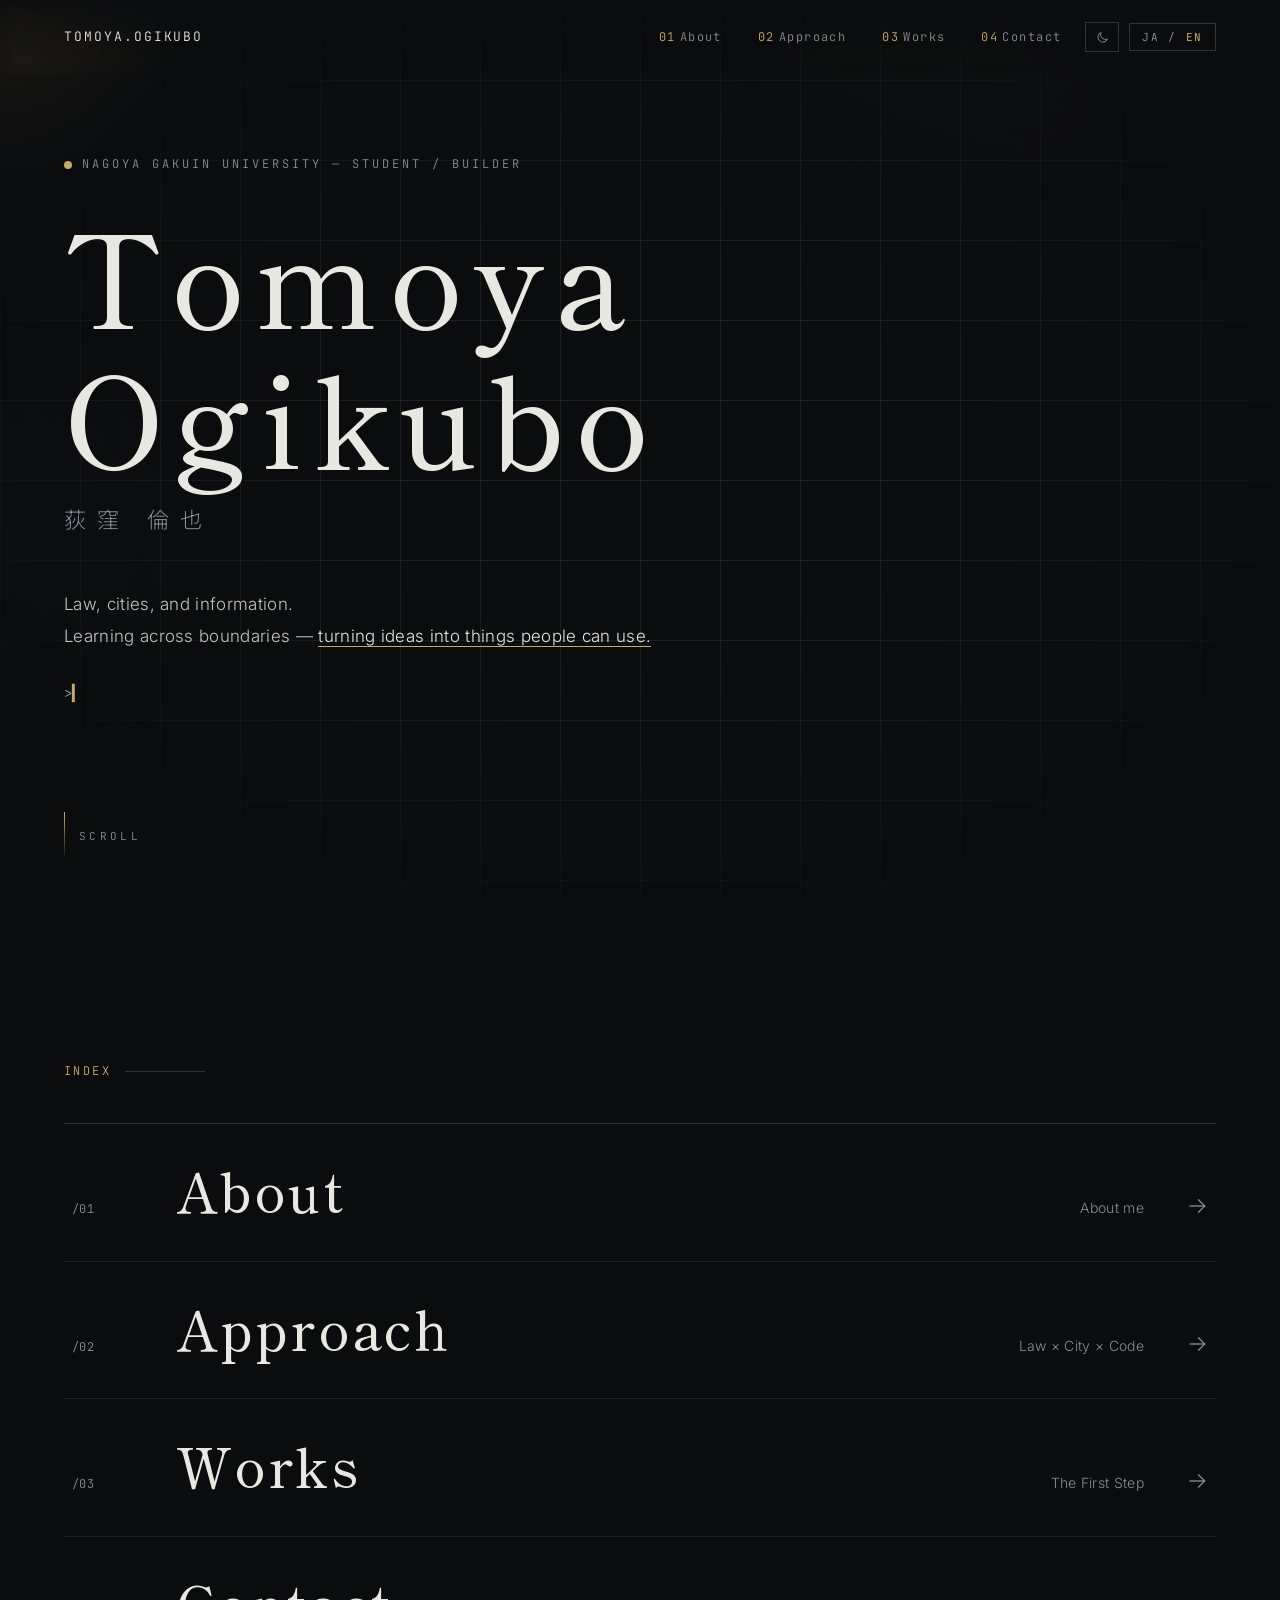
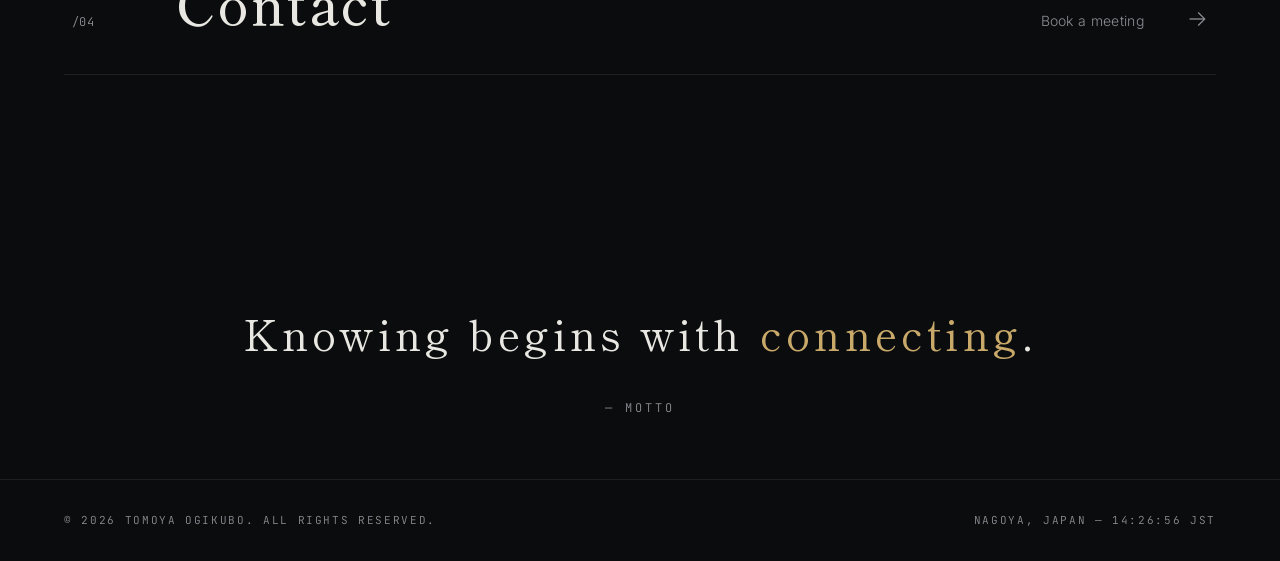
==== commit 6260d7dd: "SEO: canonical URLs, per-page descriptions, sitemap, robots.txt, noindex 404 Co-Authored-By: Claude " ====
--- a/index.html
+++ b/index.html
@@ -16,6 +16,7 @@
 <meta property="og:image:alt" content="考えたことを、使えるかたちにする。— 法 × 都市 × 情報">
 <meta name="twitter:card" content="summary_large_image">
 <meta name="theme-color" content="#0b0c0e">
+<link rel="canonical" href="https://tomoya-univ.github.io/">
 <link rel="icon" type="image/svg+xml" href="favicon.svg">
 <link rel="icon" href="data:image/svg+xml,%3Csvg xmlns='http://www.w3.org/2000/svg' viewBox='0 0 64 64'%3E%3Crect width='64' height='64' rx='14' fill='%230b0c0e'/%3E%3Crect x='3' y='3' width='58' height='58' rx='11' fill='none' stroke='%23c9a96a' stroke-opacity='.35' stroke-width='1.5'/%3E%3Ctext x='32' y='43' text-anchor='middle' font-family='Georgia,serif' font-size='28' fill='%23e9e7e2' letter-spacing='1'%3ET%3Ctspan fill='%23c9a96a'%3E.%3C/tspan%3EO%3C/text%3E%3C/svg%3E">
 <link rel="apple-touch-icon" href="apple-touch-icon.png">
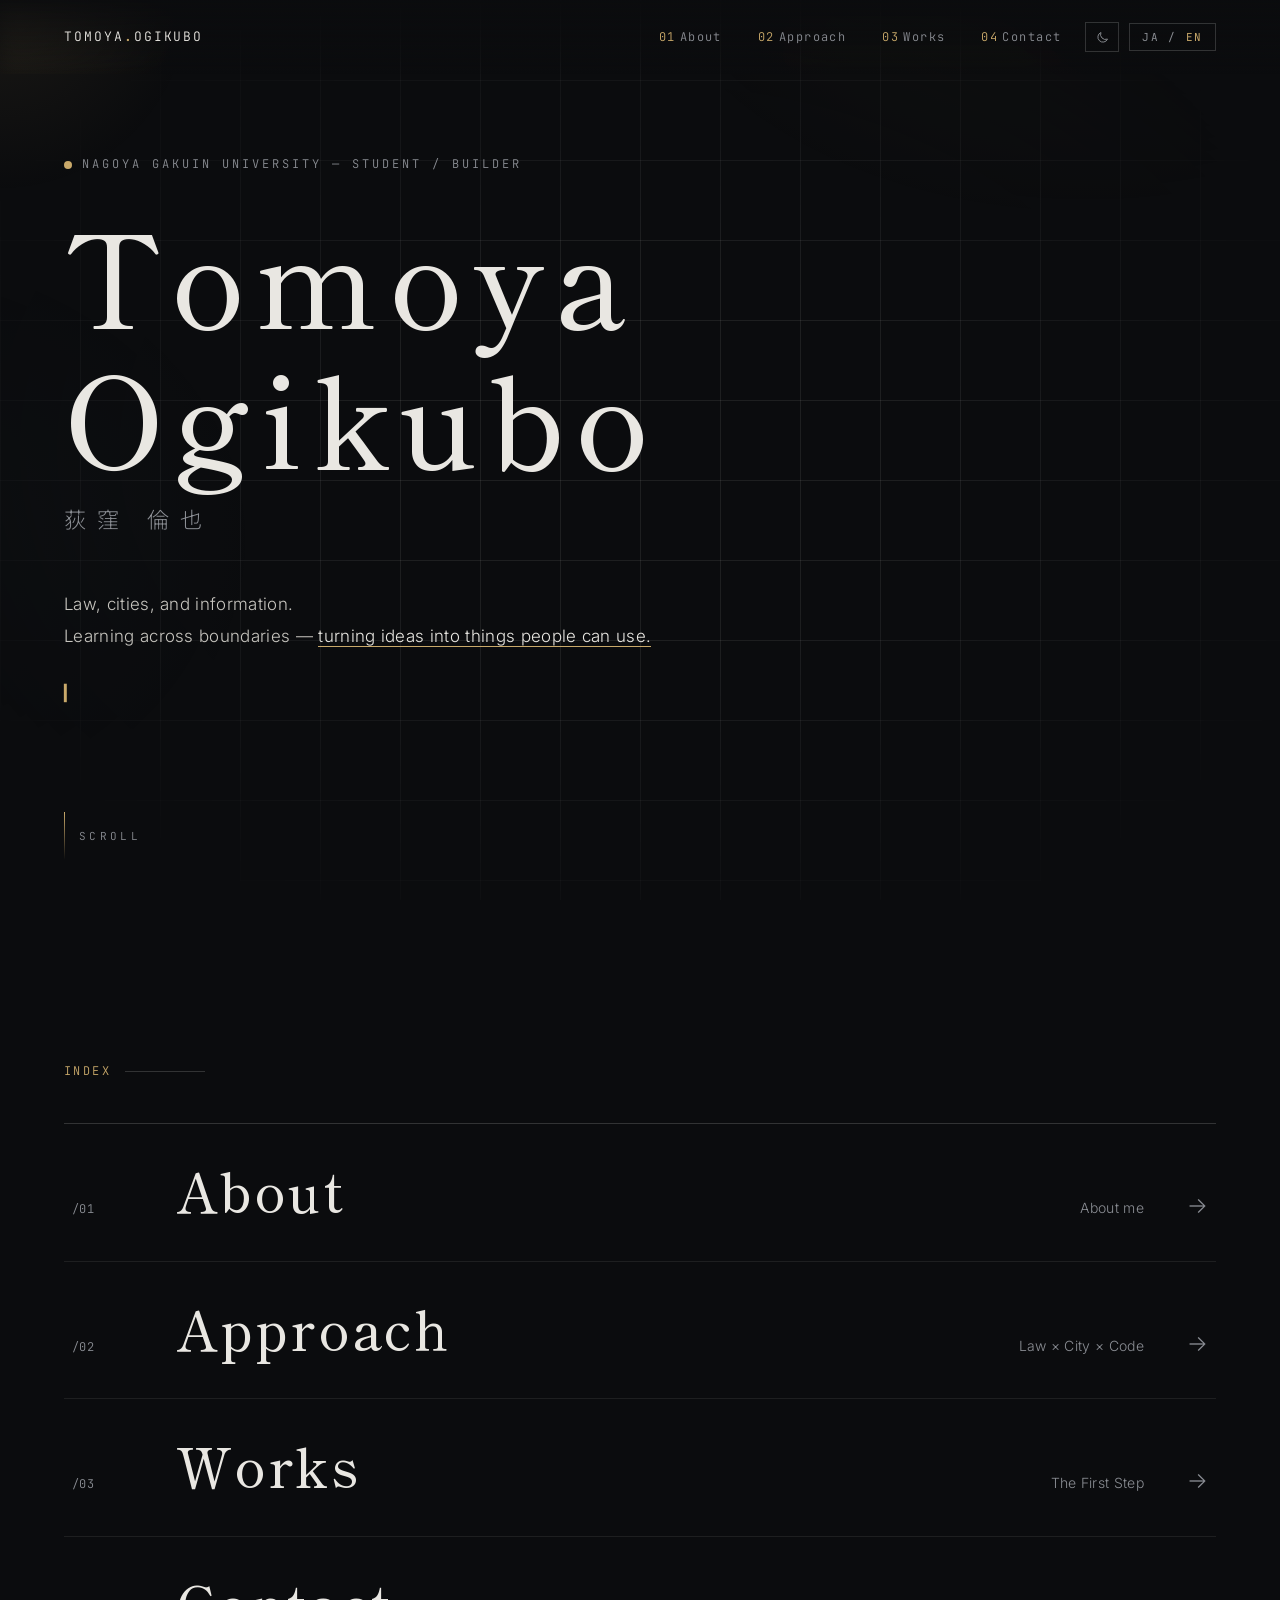
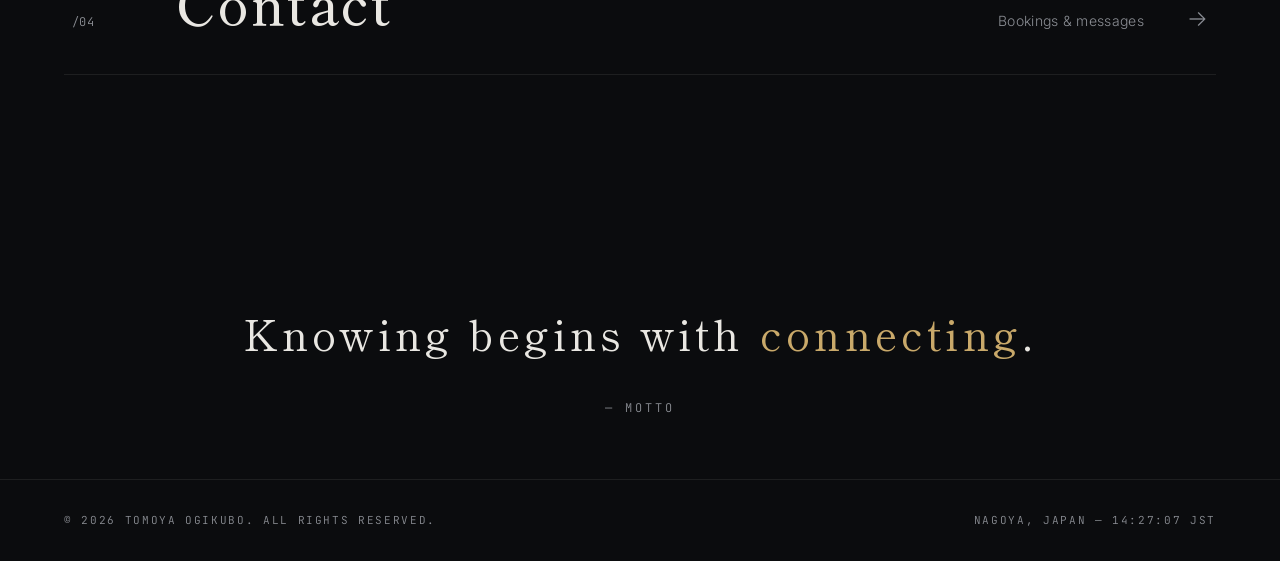
==== commit 6d85d17c: "Light-mode contrast, index contact label, og:locale Co-Authored-By: Claude Opus 5.5 <noreply@anthrop" ====
--- a/index.html
+++ b/index.html
@@ -10,6 +10,7 @@
 <meta property="og:type" content="website">
 <meta property="og:url" content="https://tomoya-univ.github.io/">
 <meta property="og:site_name" content="Tomoya Ogikubo">
+<meta property="og:locale" content="ja_JP">
 <meta property="og:image" content="https://tomoya-univ.github.io/og.png?v=3">
 <meta property="og:image:width" content="1200">
 <meta property="og:image:height" content="630">
@@ -23,7 +24,7 @@
 <link rel="preconnect" href="https://fonts.googleapis.com">
 <link rel="preconnect" href="https://fonts.gstatic.com" crossorigin>
 <link href="https://fonts.googleapis.com/css2?family=Shippori+Mincho:wght@500;700&family=Noto+Sans+JP:wght@300;400;500&family=JetBrains+Mono:wght@400;500&family=Inter:wght@300;400;600&display=swap" rel="stylesheet">
-<link rel="stylesheet" href="style.css?v=9">
+<link rel="stylesheet" href="style.css?v=10">
 <script>try{document.documentElement.dataset.theme=localStorage.getItem("theme")||"dark"}catch(e){}</script>
 </head>
 <body data-title-ja="Tomoya Ogikubo — 荻窪倫也" data-title-en="Tomoya Ogikubo — Portfolio">
@@ -75,7 +76,7 @@
       <div class="no">/03</div><h3>Works</h3><p data-en="The First Step">はじめのいっぽ</p><div class="arr">→</div>
     </a>
     <a class="rv" href="contact.html">
-      <div class="no">/04</div><h3>Contact</h3><p data-en="Book a meeting">面談・打合せの予約</p><div class="arr">→</div>
+      <div class="no">/04</div><h3>Contact</h3><p data-en="Bookings &amp; messages">予約・お問い合わせ</p><div class="arr">→</div>
     </a>
   </div>
 </section>
--- a/style.css
+++ b/style.css
@@ -180,7 +180,7 @@
   /* ===== light theme ===== */
   html[data-theme="light"]{
     --bg:#f5f3ee; --bg2:#ece9e2; --line:rgba(0,0,0,.07); --line2:rgba(0,0,0,.16);
-    --tx:#17181b; --tx2:#3a3c41; --mut:#6d7076; --acc:#9a7536; --acc2:#3e6990; --nav:245,243,238;
+    --tx:#17181b; --tx2:#3a3c41; --mut:#64676d; --acc:#82612a; --acc2:#3e6990; --nav:245,243,238;
   }
   html[data-theme="light"] .badge{color:#fff}
   html[data-theme="light"] #cursor{background:radial-gradient(circle, rgba(154,117,54,.10), transparent 65%)}
@@ -343,3 +343,6 @@
 
 /* mobile tweaks */
 @media(max-width:520px){.form .mode .box b{font-size:16px;white-space:nowrap;letter-spacing:.02em}}
+
+/* light mode: readable error text (contrast >= 4.5) */
+html[data-theme="light"] .err{color:#a8402f}
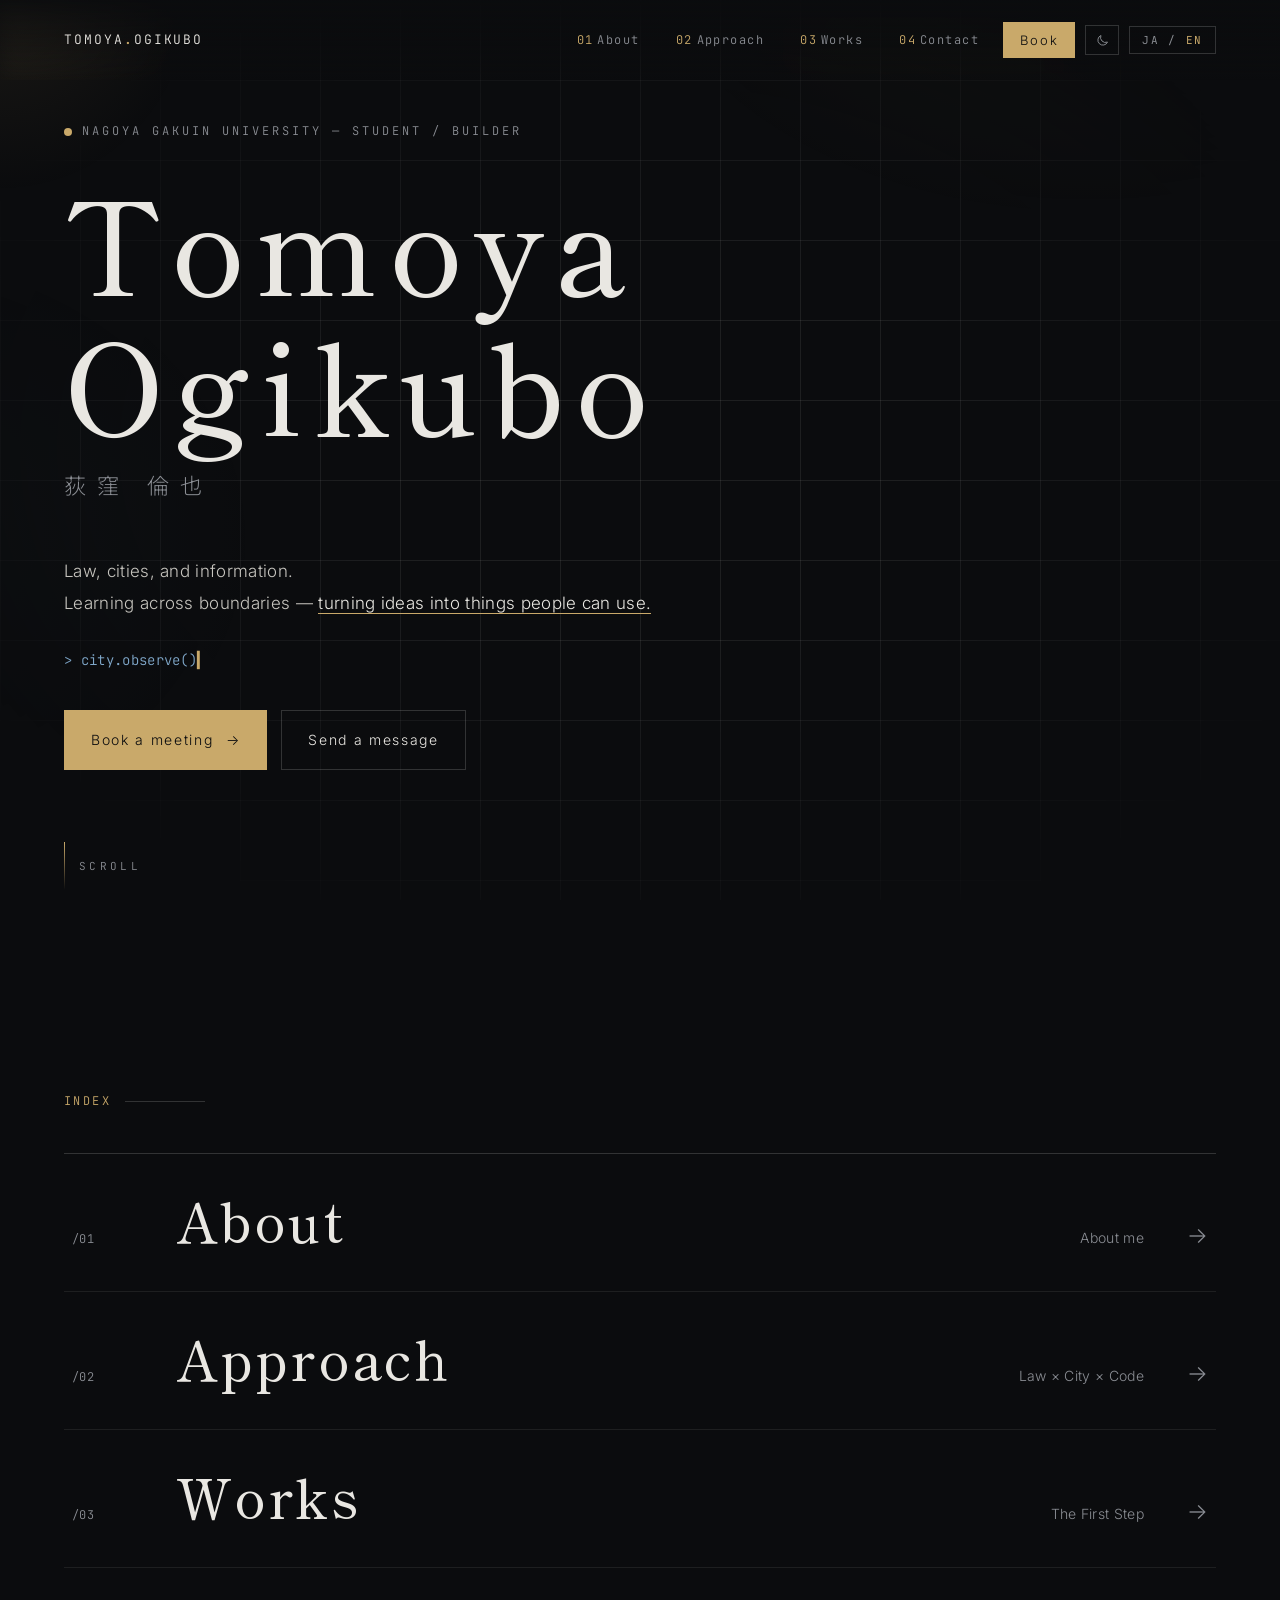
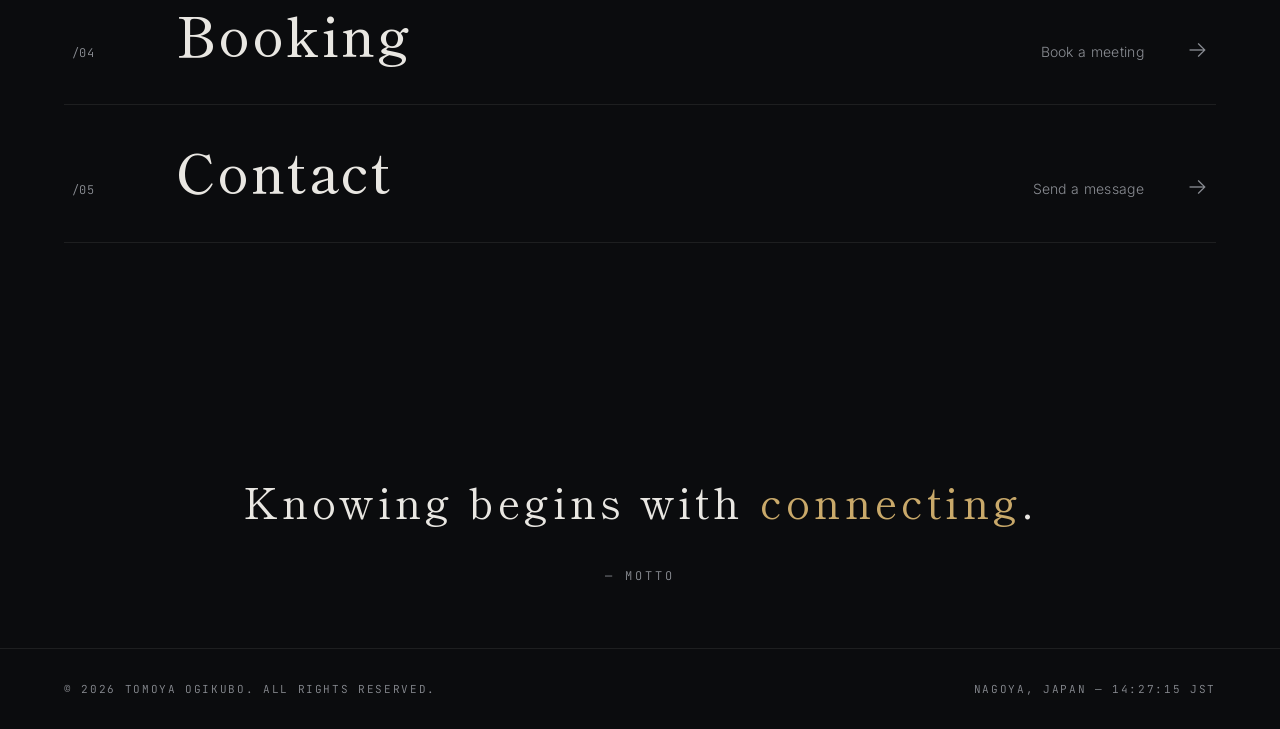
==== commit 96d59bee: "Home: booking CTA buttons, Booking in index list; header 予約 button on every page Co-Authored-By: Cla" ====
--- a/index.html
+++ b/index.html
@@ -24,7 +24,7 @@
 <link rel="preconnect" href="https://fonts.googleapis.com">
 <link rel="preconnect" href="https://fonts.gstatic.com" crossorigin>
 <link href="https://fonts.googleapis.com/css2?family=Shippori+Mincho:wght@500;700&family=Noto+Sans+JP:wght@300;400;500&family=JetBrains+Mono:wght@400;500&family=Inter:wght@300;400;600&display=swap" rel="stylesheet">
-<link rel="stylesheet" href="style.css?v=10">
+<link rel="stylesheet" href="style.css?v=11">
 <script>try{document.documentElement.dataset.theme=localStorage.getItem("theme")||"dark"}catch(e){}</script>
 </head>
 <body data-title-ja="Tomoya Ogikubo — 荻窪倫也" data-title-en="Tomoya Ogikubo — Portfolio">
@@ -40,6 +40,7 @@
     <li><a href="contact.html"><span>04</span>Contact</a></li>
   </ul>
 <div class="ctrl">
+  <a class="book" href="reserve.html" data-en="Book">予約</a>
   <button class="theme" id="theme" aria-label="Toggle theme"><svg class="moon" viewBox="0 0 24 24" fill="none" stroke="currentColor" stroke-width="1.5"><path d="M20 14.5A8 8 0 0 1 9.5 4a8 8 0 1 0 10.5 10.5z"/></svg><svg class="sun" viewBox="0 0 24 24" fill="none" stroke="currentColor" stroke-width="1.5"><circle cx="12" cy="12" r="4"/><path d="M12 2v2M12 20v2M2 12h2M20 12h2M4.9 4.9l1.4 1.4M17.7 17.7l1.4 1.4M4.9 19.1l1.4-1.4M17.7 6.3l1.4-1.4"/></svg></button>
   <button class="lang" id="lang" aria-label="Switch language"><b data-l="ja">JA</b> / <b data-l="en">EN</b></button>
   <button class="menu-btn" id="menu" aria-label="Menu"><i></i><i></i></button>
@@ -51,6 +52,7 @@
   <a href="approach.html"><span>02</span>Approach</a>
   <a href="works.html"><span>03</span>Works</a>
   <a href="contact.html"><span>04</span>Contact</a>
+  <a href="reserve.html"><span>05</span>Booking</a>
 </div>
 
 <!-- HERO -->
@@ -59,6 +61,10 @@
   <h1 class="rv"><span data-en="Tomoya Ogikubo">荻窪 倫也</span><span class="en" data-en="荻窪 倫也">TOMOYA OGIKUBO</span></h1>
   <p class="lead rv" data-en="Law, cities, and information.<br>Learning across boundaries — <em>turning ideas into things people can use.</em>">法・都市・情報。<br>領域の境界を越えて学び、<em>考えたことを、使えるかたちにする。</em></p>
   <div class="typed rv" id="typed"></div>
+  <div class="cta rv">
+    <a class="btn primary" href="reserve.html"><span data-en="Book a meeting">面談・打合せを予約する</span><i>→</i></a>
+    <a class="btn ghost" href="contact.html#inquiry"><span data-en="Send a message">メッセージを送る</span></a>
+  </div>
   <div class="scroll">SCROLL</div>
 </section>
 
@@ -75,8 +81,11 @@
     <a class="rv" href="works.html">
       <div class="no">/03</div><h3>Works</h3><p data-en="The First Step">はじめのいっぽ</p><div class="arr">→</div>
     </a>
+    <a class="rv" href="reserve.html">
+      <div class="no">/04</div><h3>Booking</h3><p data-en="Book a meeting">面談・打合せの予約</p><div class="arr">→</div>
+    </a>
     <a class="rv" href="contact.html">
-      <div class="no">/04</div><h3>Contact</h3><p data-en="Bookings &amp; messages">予約・お問い合わせ</p><div class="arr">→</div>
+      <div class="no">/05</div><h3>Contact</h3><p data-en="Send a message">お問い合わせ</p><div class="arr">→</div>
     </a>
   </div>
 </section>
--- a/style.css
+++ b/style.css
@@ -346,3 +346,17 @@
 
 /* light mode: readable error text (contrast >= 4.5) */
 html[data-theme="light"] .err{color:#a8402f}
+
+/* hero call-to-action */
+.hero .cta{display:flex;flex-wrap:wrap;gap:14px;margin-top:36px}
+.btn{display:inline-flex;align-items:center;gap:12px;padding:16px 26px;font-size:14px;letter-spacing:.12em;text-decoration:none;border:1px solid var(--acc);transition:background .25s,color .25s,transform .25s}
+.btn i{font-style:normal;transition:transform .25s}
+.btn.primary{background:var(--acc);color:var(--bg)}
+.btn.primary:hover{transform:translateY(-2px)} .btn.primary:hover i{transform:translateX(4px)}
+.btn.ghost{color:var(--tx);border-color:var(--line2)}
+.btn.ghost:hover{border-color:var(--acc);color:var(--acc)}
+@media(max-width:520px){.hero .cta{flex-direction:column;align-items:stretch}.btn{justify-content:center}}
+.ctrl .book{display:inline-flex;align-items:center;height:36px;padding:0 16px;background:var(--acc);color:var(--bg);font-size:13px;letter-spacing:.14em;text-decoration:none;border:1px solid var(--acc);transition:transform .25s}
+.ctrl .book:hover{transform:translateY(-1px)}
+body.page-reserve .ctrl .book{display:none}
+@media(max-width:520px){.ctrl .book{height:34px;padding:0 12px;font-size:12px}}
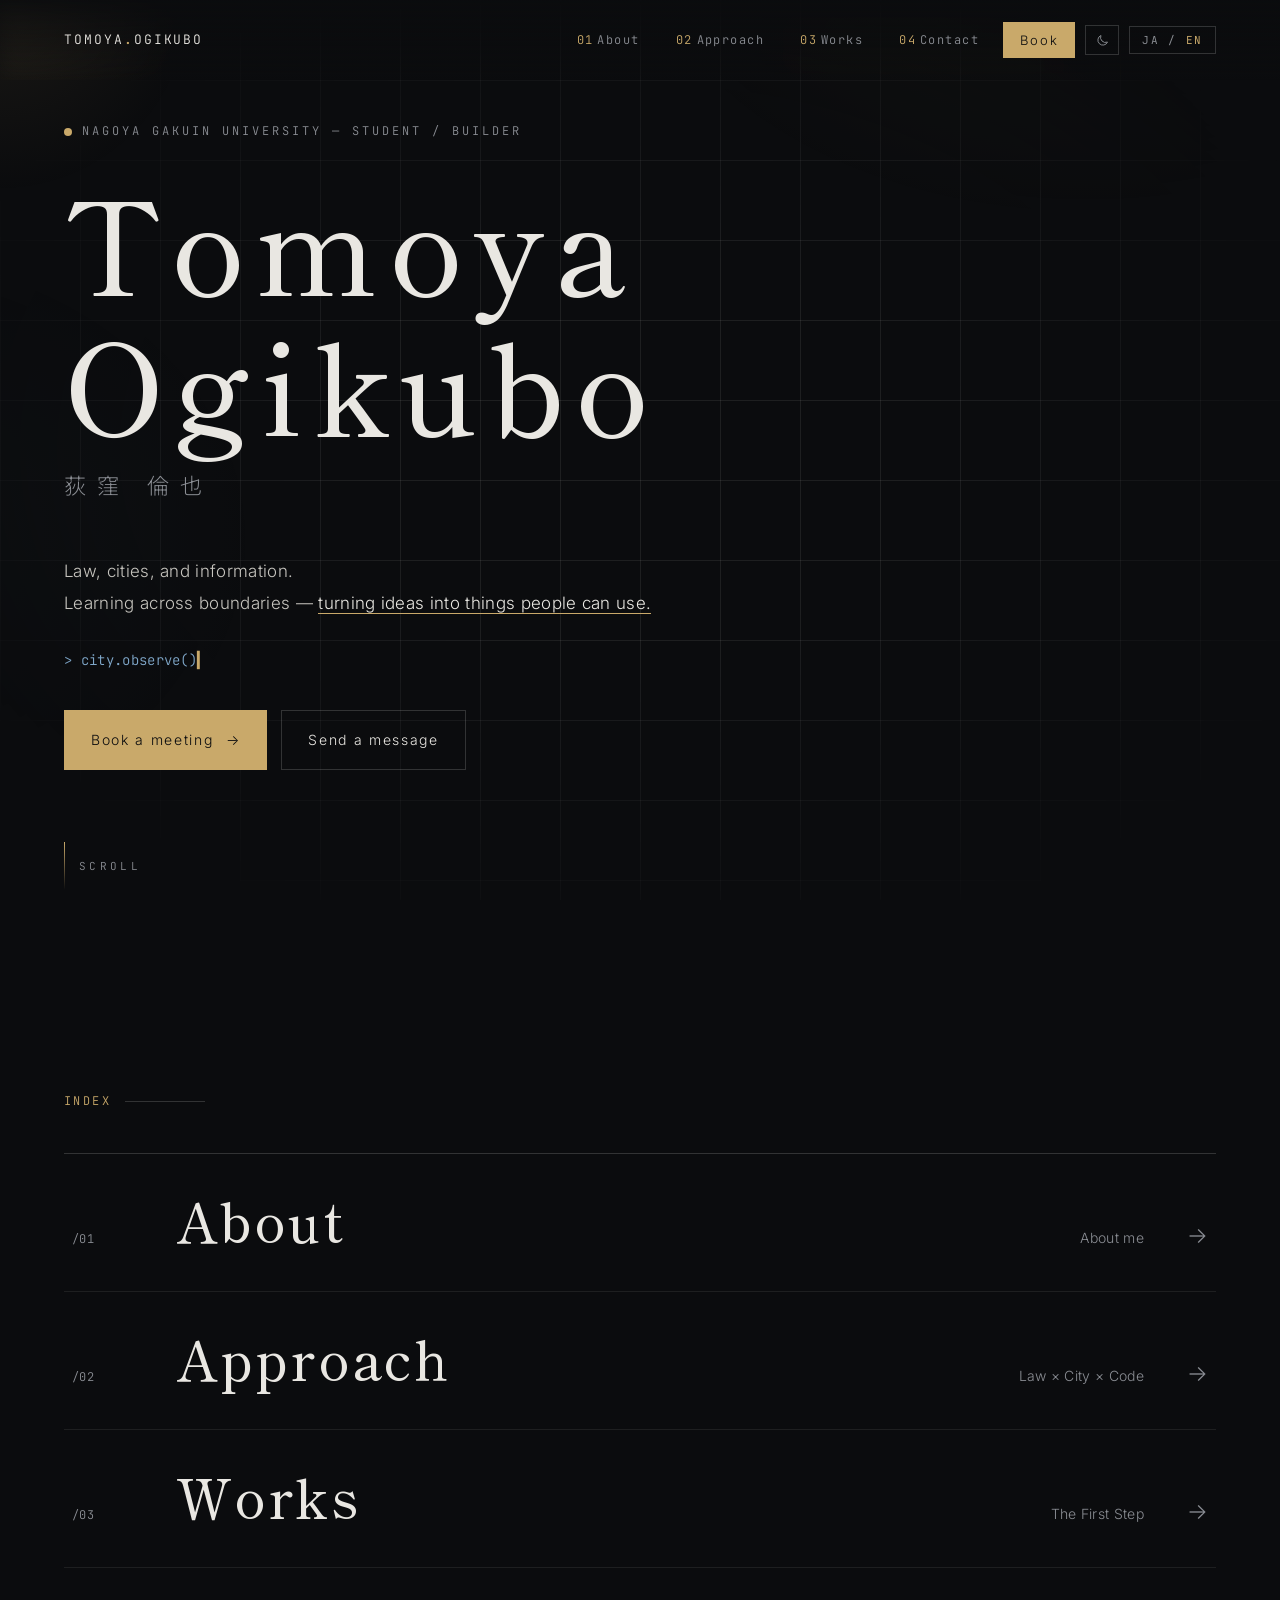
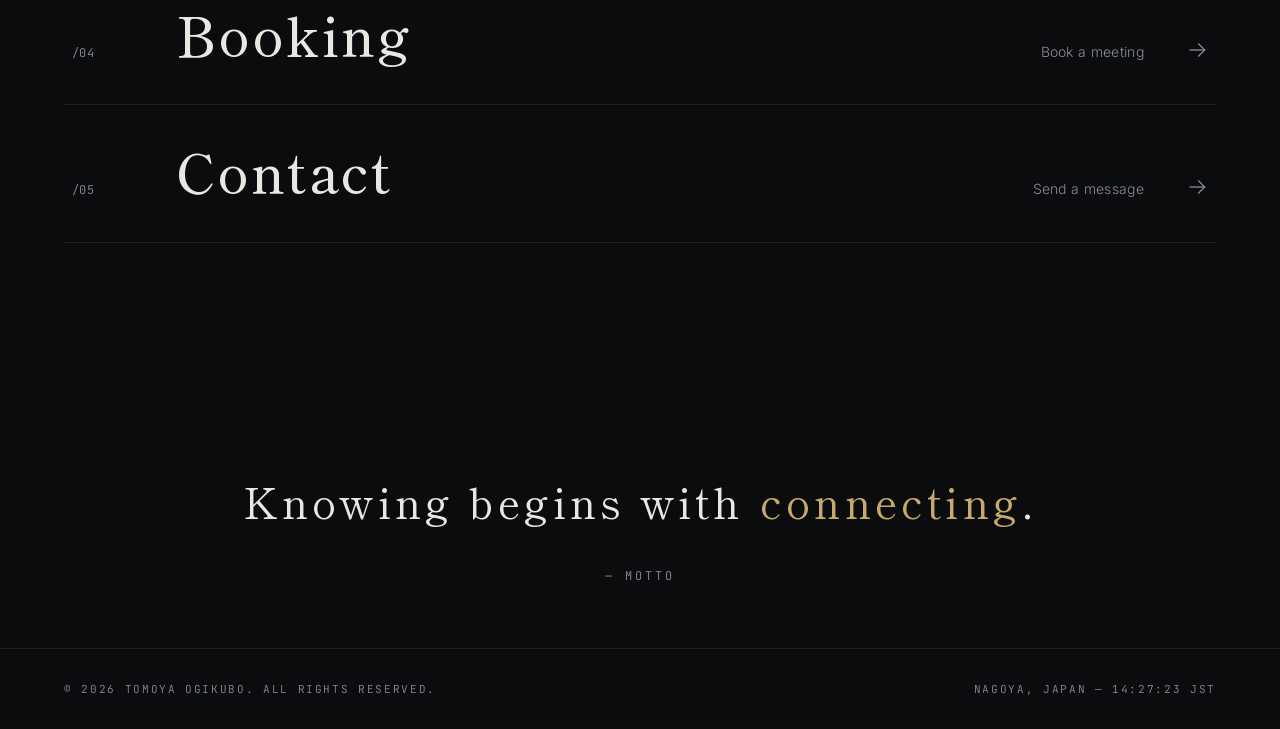
==== commit 0cf18b6f: "Hide header booking button on narrow screens Co-Authored-By: Claude Opus 5.5 <noreply@anthropic.com>" ====
--- a/index.html
+++ b/index.html
@@ -24,7 +24,7 @@
 <link rel="preconnect" href="https://fonts.googleapis.com">
 <link rel="preconnect" href="https://fonts.gstatic.com" crossorigin>
 <link href="https://fonts.googleapis.com/css2?family=Shippori+Mincho:wght@500;700&family=Noto+Sans+JP:wght@300;400;500&family=JetBrains+Mono:wght@400;500&family=Inter:wght@300;400;600&display=swap" rel="stylesheet">
-<link rel="stylesheet" href="style.css?v=11">
+<link rel="stylesheet" href="style.css?v=12">
 <script>try{document.documentElement.dataset.theme=localStorage.getItem("theme")||"dark"}catch(e){}</script>
 </head>
 <body data-title-ja="Tomoya Ogikubo — 荻窪倫也" data-title-en="Tomoya Ogikubo — Portfolio">
--- a/style.css
+++ b/style.css
@@ -359,4 +359,5 @@
 .ctrl .book{display:inline-flex;align-items:center;height:36px;padding:0 16px;background:var(--acc);color:var(--bg);font-size:13px;letter-spacing:.14em;text-decoration:none;border:1px solid var(--acc);transition:transform .25s}
 .ctrl .book:hover{transform:translateY(-1px)}
 body.page-reserve .ctrl .book{display:none}
-@media(max-width:520px){.ctrl .book{height:34px;padding:0 12px;font-size:12px}}
+.ctrl .book{white-space:nowrap}
+@media(max-width:640px){.ctrl .book{display:none}}
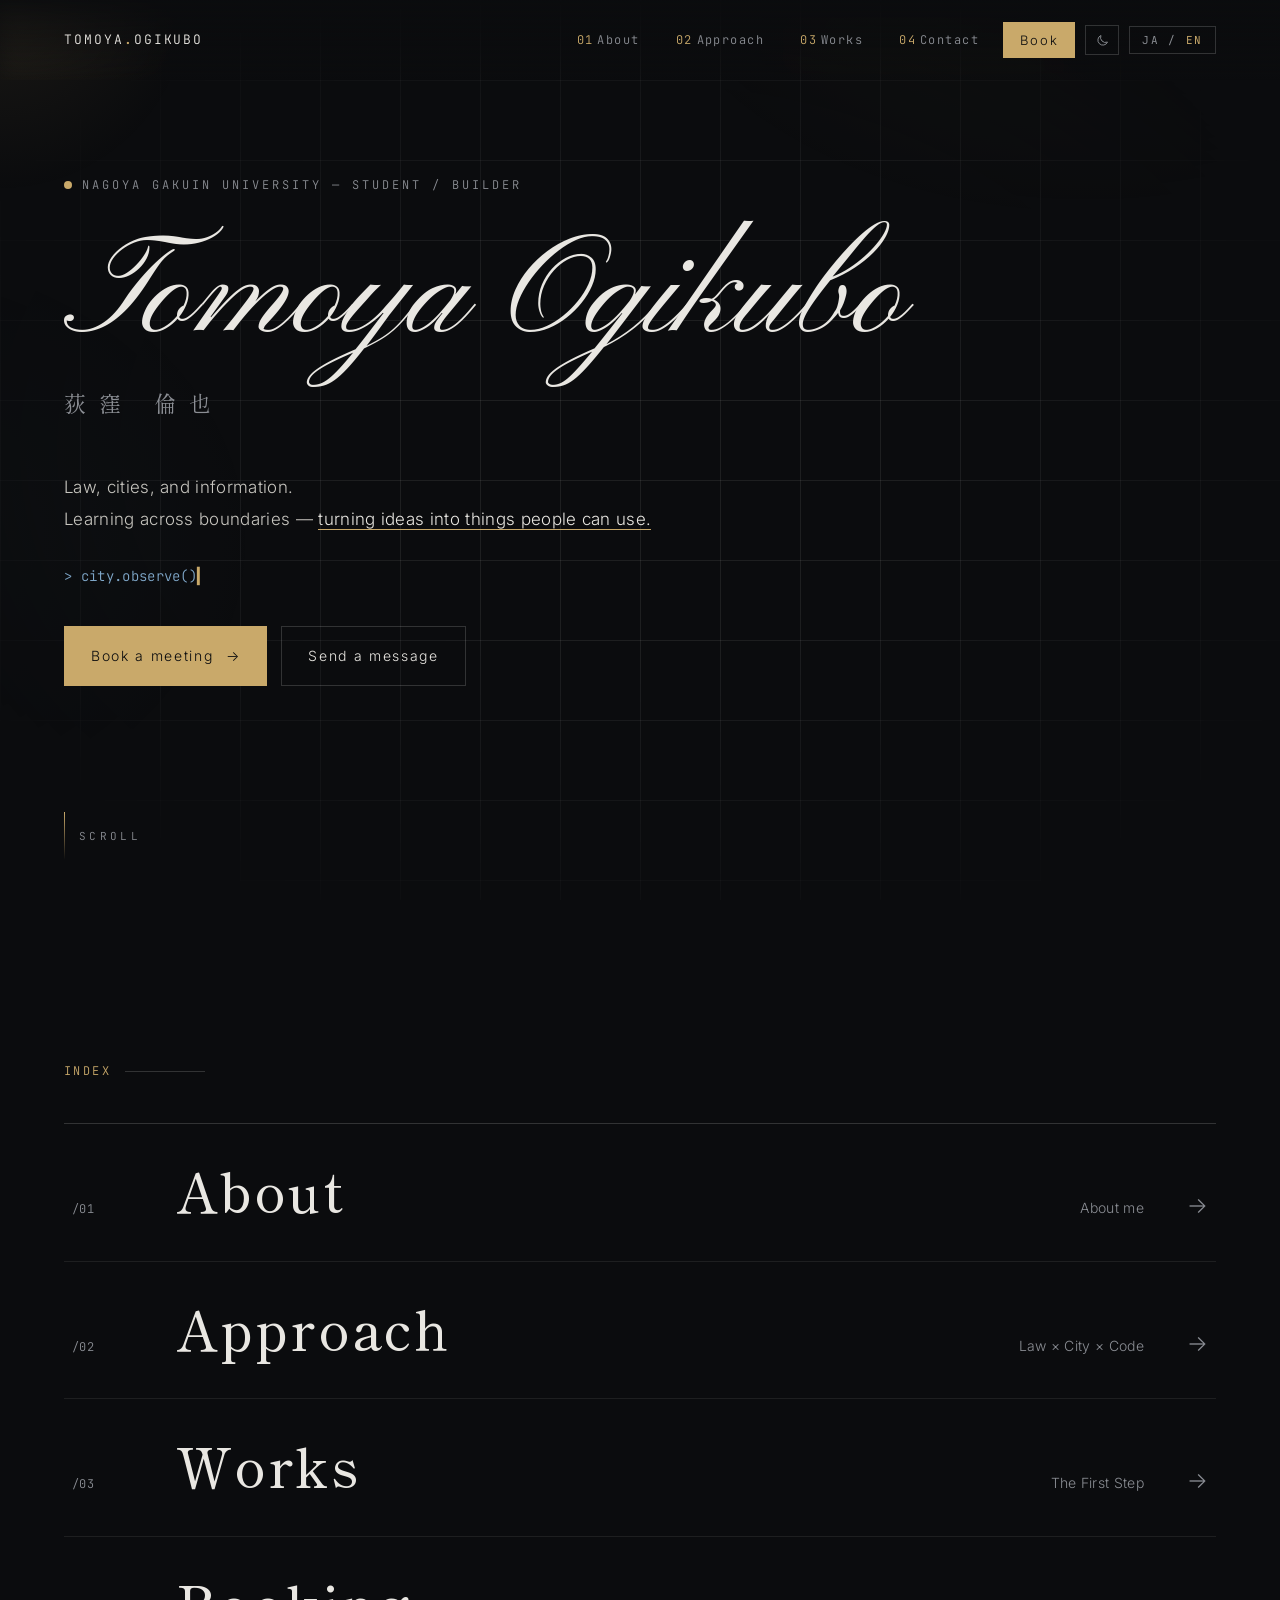
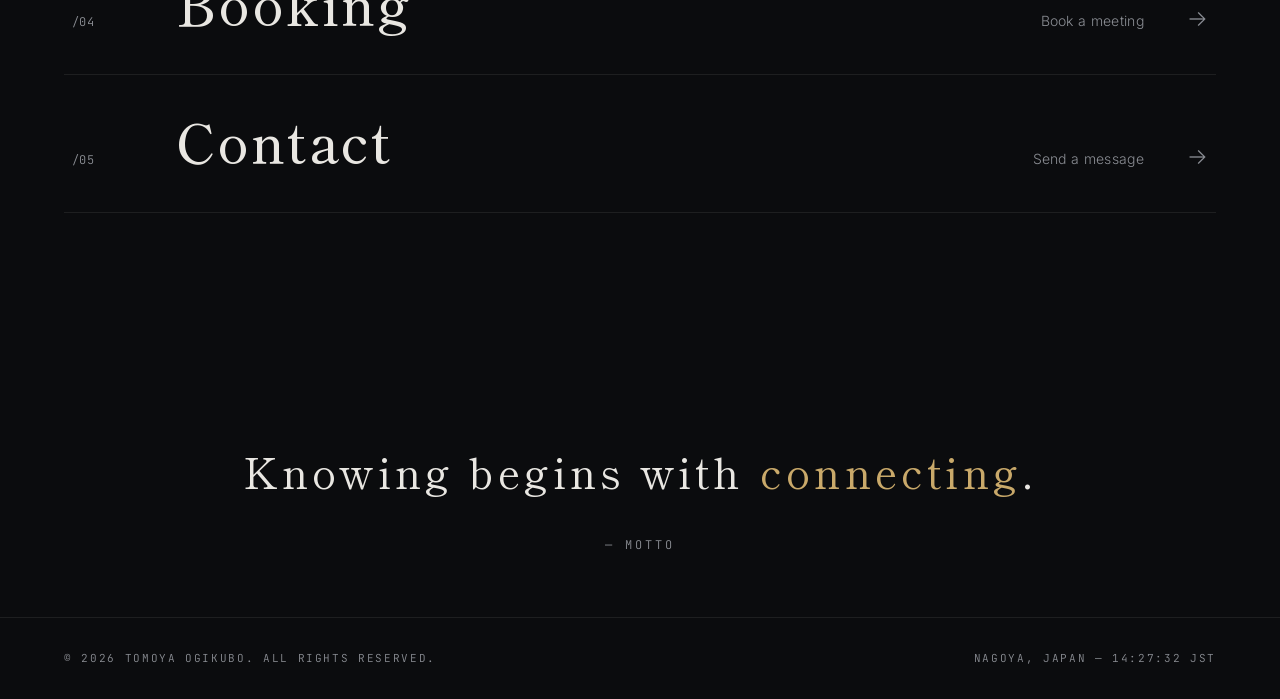
==== commit 1121aaaf: "Home hero: name in cursive script Co-Authored-By: Claude Opus 5.5 <noreply@anthropic.com> Claude-Ses" ====
--- a/index.html
+++ b/index.html
@@ -23,8 +23,8 @@
 <link rel="apple-touch-icon" href="apple-touch-icon.png">
 <link rel="preconnect" href="https://fonts.googleapis.com">
 <link rel="preconnect" href="https://fonts.gstatic.com" crossorigin>
-<link href="https://fonts.googleapis.com/css2?family=Shippori+Mincho:wght@500;700&family=Noto+Sans+JP:wght@300;400;500&family=JetBrains+Mono:wght@400;500&family=Inter:wght@300;400;600&display=swap" rel="stylesheet">
-<link rel="stylesheet" href="style.css?v=12">
+<link href="https://fonts.googleapis.com/css2?family=Shippori+Mincho:wght@500;700&family=Noto+Sans+JP:wght@300;400;500&family=JetBrains+Mono:wght@400;500&family=Inter:wght@300;400;600&family=Pinyon+Script&display=swap" rel="stylesheet">
+<link rel="stylesheet" href="style.css?v=13">
 <script>try{document.documentElement.dataset.theme=localStorage.getItem("theme")||"dark"}catch(e){}</script>
 </head>
 <body data-title-ja="Tomoya Ogikubo — 荻窪倫也" data-title-en="Tomoya Ogikubo — Portfolio">
@@ -58,7 +58,7 @@
 <!-- HERO -->
 <section class="hero" id="top">
   <div class="kicker rv"><i></i>NAGOYA GAKUIN UNIVERSITY — STUDENT / BUILDER</div>
-  <h1 class="rv"><span data-en="Tomoya Ogikubo">荻窪 倫也</span><span class="en" data-en="荻窪 倫也">TOMOYA OGIKUBO</span></h1>
+  <h1 class="rv"><span class="script">Tomoya Ogikubo</span><span class="en">荻窪 倫也</span></h1>
   <p class="lead rv" data-en="Law, cities, and information.<br>Learning across boundaries — <em>turning ideas into things people can use.</em>">法・都市・情報。<br>領域の境界を越えて学び、<em>考えたことを、使えるかたちにする。</em></p>
   <div class="typed rv" id="typed"></div>
   <div class="cta rv">
--- a/style.css
+++ b/style.css
@@ -361,3 +361,8 @@
 body.page-reserve .ctrl .book{display:none}
 .ctrl .book{white-space:nowrap}
 @media(max-width:640px){.ctrl .book{display:none}}
+
+/* hero name in script */
+.hero h1 .script{display:block;font-family:"Pinyon Script",cursive;font-weight:400;font-size:clamp(64px,11vw,150px);letter-spacing:0;line-height:1.05;color:var(--tx);padding-right:.15em}
+.hero h1 .en{font-family:var(--serif);letter-spacing:.6em;margin-top:18px}
+@media (max-width:520px){.hero h1 .script{font-size:clamp(58px,17vw,78px)}}
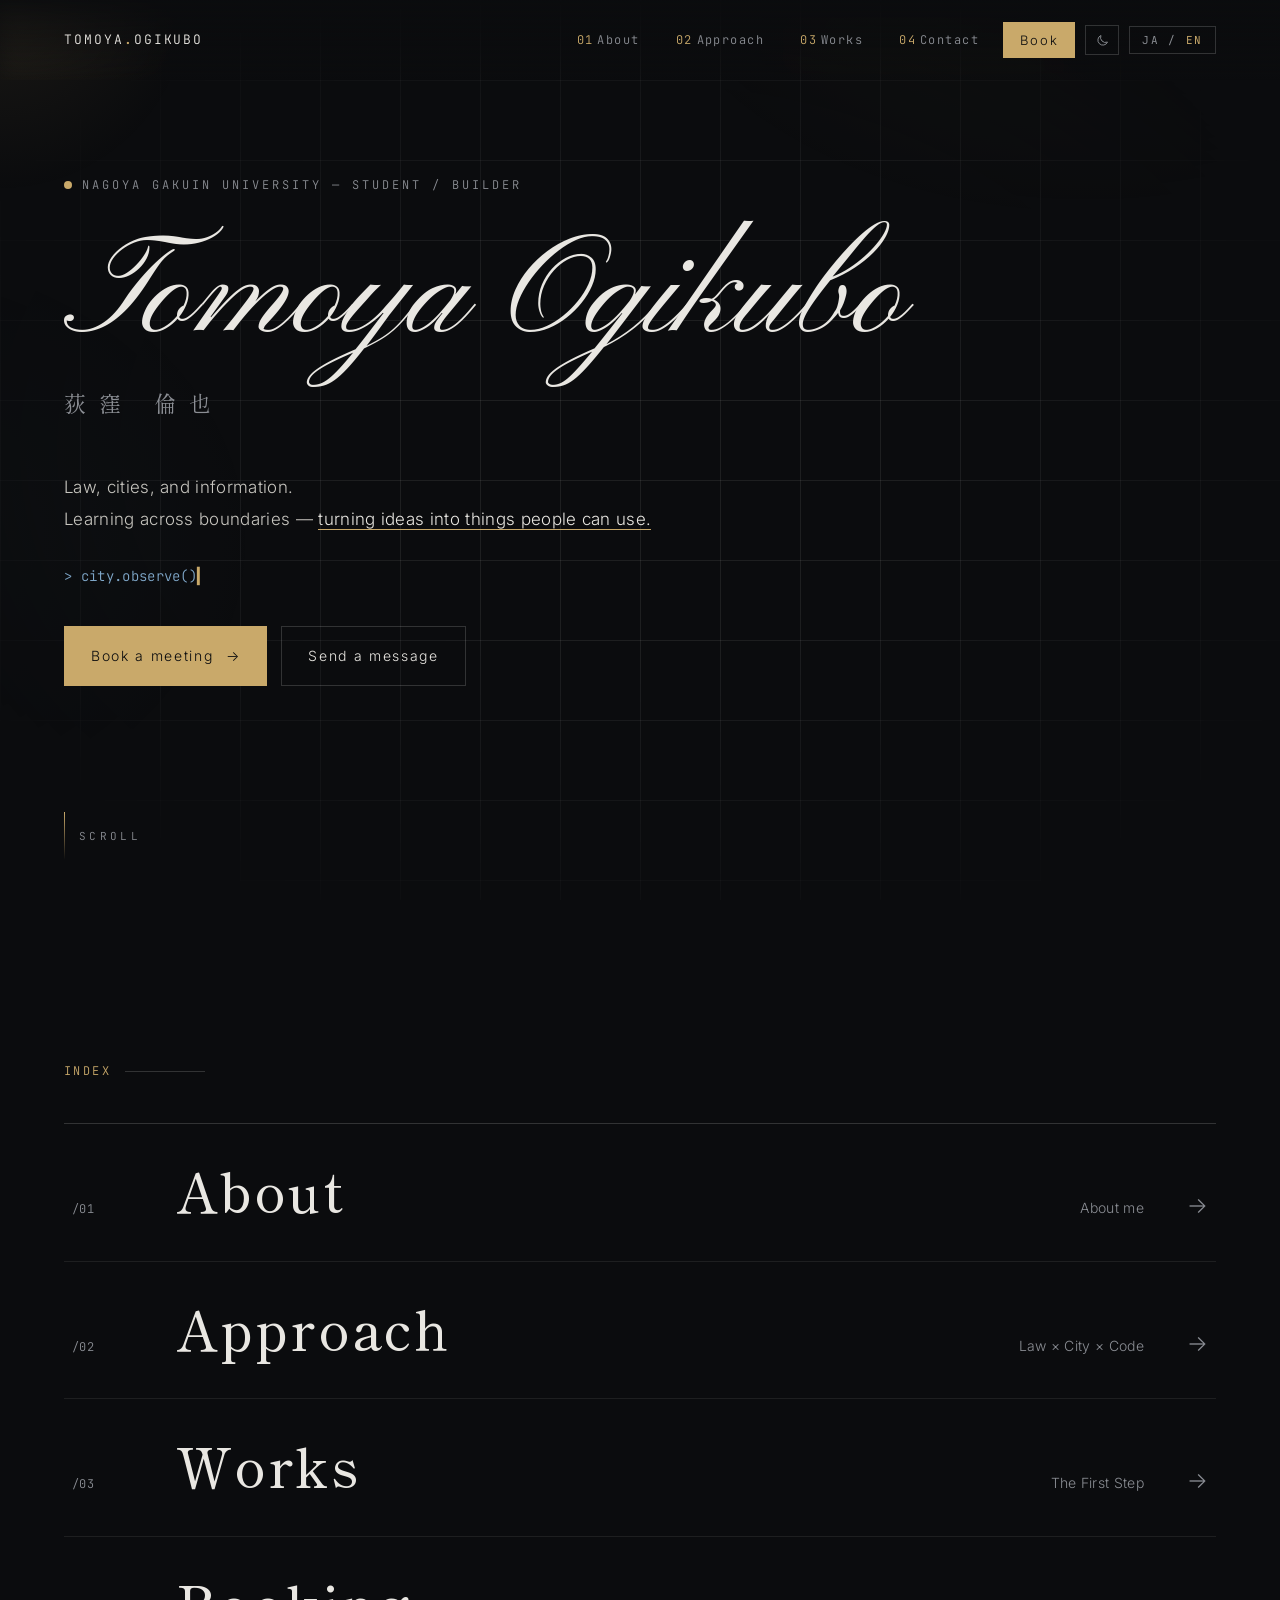
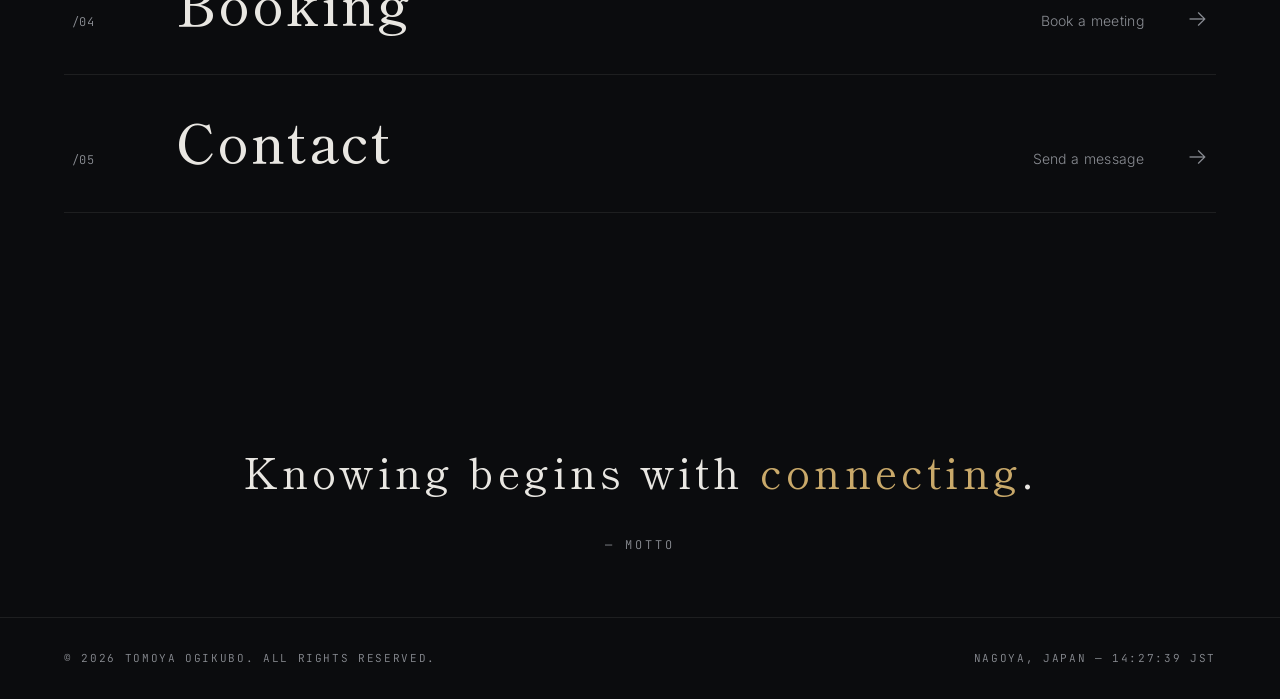
==== commit 2f4b4b2d: "Add booking-only page at /book/ Co-Authored-By: Claude Opus 5.5 <noreply@anthropic.com> Claude-Sessi" ====
--- a/index.html
+++ b/index.html
@@ -24,7 +24,7 @@
 <link rel="preconnect" href="https://fonts.googleapis.com">
 <link rel="preconnect" href="https://fonts.gstatic.com" crossorigin>
 <link href="https://fonts.googleapis.com/css2?family=Shippori+Mincho:wght@500;700&family=Noto+Sans+JP:wght@300;400;500&family=JetBrains+Mono:wght@400;500&family=Inter:wght@300;400;600&family=Pinyon+Script&display=swap" rel="stylesheet">
-<link rel="stylesheet" href="style.css?v=13">
+<link rel="stylesheet" href="style.css?v=14">
 <script>try{document.documentElement.dataset.theme=localStorage.getItem("theme")||"dark"}catch(e){}</script>
 </head>
 <body data-title-ja="Tomoya Ogikubo — 荻窪倫也" data-title-en="Tomoya Ogikubo — Portfolio">
--- a/style.css
+++ b/style.css
@@ -366,3 +366,9 @@
 .hero h1 .script{display:block;font-family:"Pinyon Script",cursive;font-weight:400;font-size:clamp(64px,11vw,150px);letter-spacing:0;line-height:1.05;color:var(--tx);padding-right:.15em}
 .hero h1 .en{font-family:var(--serif);letter-spacing:.6em;margin-top:18px}
 @media (max-width:520px){.hero h1 .script{font-size:clamp(58px,17vw,78px)}}
+
+/* booking-only page (/book/) */
+.solo-bar{max-width:1280px;margin:0 auto;padding:22px clamp(20px,5vw,64px);display:flex;align-items:center;justify-content:space-between}
+.solo-k{font-family:var(--mono);font-size:12px;letter-spacing:.3em;color:var(--acc)}
+.solo-head{max-width:1280px;margin:0 auto;padding:clamp(24px,5vw,56px) clamp(20px,5vw,64px) 0}
+.page-book #booking{padding-bottom:clamp(60px,8vw,100px)}
